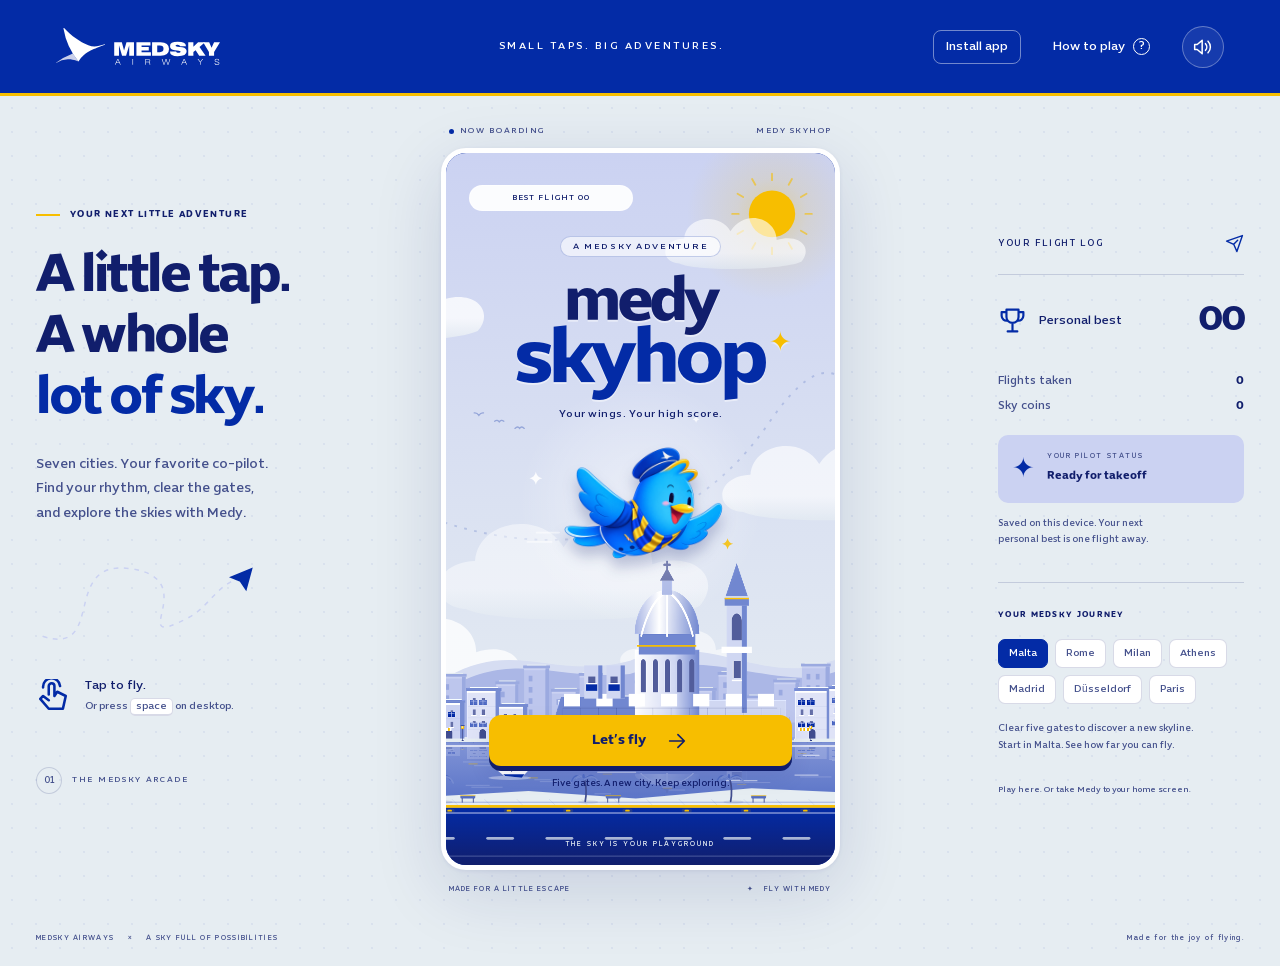
==== index.html @ 9beba1c1 "Narrow openings progressively and expand to eighteen gate patterns" ====
<!doctype html>
<html lang="en">
<head>
  <meta charset="utf-8">
  <meta name="viewport" content="width=device-width, initial-scale=1, viewport-fit=cover">
  <meta name="theme-color" content="#032BA6">
  <meta name="description" content="A little tap. A big adventure. Take Medy through the Medsky skies in this one-tap flying game.">
  <meta name="apple-mobile-web-app-capable" content="yes">
  <meta name="apple-mobile-web-app-title" content="Medy Skyhop">
  <meta name="apple-mobile-web-app-status-bar-style" content="black-translucent">
  <title>Medy Skyhop — A Medsky adventure</title>
  <link rel="icon" href="./assets/app-icon.png">
  <link rel="apple-touch-icon" sizes="180x180" href="./assets/apple-touch-icon.png">
  <link rel="manifest" href="./manifest.webmanifest">
  <link rel="preload" href="./assets/ExpoArabic-Bold.otf" as="font" type="font/otf" crossorigin>
  <link rel="stylesheet" href="./styles.css">
  <link rel="stylesheet" href="./destinations.css">
  <link rel="stylesheet" href="./install.css">
</head>
<body>
  <svg class="symbols" aria-hidden="true" xmlns="http://www.w3.org/2000/svg"><defs>
    <symbol id="i-plane" viewBox="0 0 24 24"><path d="m22 2-7 20-4-9-9-4 20-7ZM11 13l5-5"/></symbol>
    <symbol id="i-arrow" viewBox="0 0 24 24"><path d="M4 12h16m-7-7 7 7-7 7"/></symbol>
    <symbol id="i-sound" viewBox="0 0 24 24"><path d="m11 4-6 5H2v6h3l6 5V4Zm4 4a6 6 0 0 1 0 8m3-11a10 10 0 0 1 0 14"/></symbol>
    <symbol id="i-muted" viewBox="0 0 24 24"><path d="m11 4-6 5H2v6h3l6 5V4Zm5 5 6 6m0-6-6 6"/></symbol>
    <symbol id="i-pause" viewBox="0 0 24 24"><path d="M8 5v14M16 5v14"/></symbol>
    <symbol id="i-trophy" viewBox="0 0 24 24"><path d="M7 3h10v6a5 5 0 0 1-10 0V3Zm0 2H3v3a4 4 0 0 0 5 4m9-7h4v3a4 4 0 0 1-5 4M12 14v6m-4 1h8"/></symbol>
    <symbol id="i-coin" viewBox="0 0 24 24"><circle cx="12" cy="12" r="9"/><path d="m12 7 1.5 3.5L17 12l-3.5 1.5L12 17l-1.5-3.5L7 12l3.5-1.5L12 7Z"/></symbol>
    <symbol id="i-tap" viewBox="0 0 24 24"><path d="M9 11V5a2 2 0 0 1 4 0v7l2-3 6 3-2 9H9l-6-7 2-2 4 3m-4-9a6 6 0 0 1 12-1"/></symbol>
    <symbol id="i-close" viewBox="0 0 24 24"><path d="m6 6 12 12M18 6 6 18"/></symbol>
    <symbol id="i-share" viewBox="0 0 24 24"><path d="M12 16V2m-5 5 5-5 5 5M5 11H3v11h18V11h-2"/></symbol>
    <symbol id="i-home" viewBox="0 0 24 24"><path d="m3 10 9-7 9 7v11h-6v-7H9v7H3V10Z"/></symbol>
  </defs></svg>
  <header class="site-header">
    <a class="brand" href="./" aria-label="Medy Skyhop home"><img src="./assets/medsky-airways-logo-white.svg" alt="Medsky Airways" width="164" height="36"></a>
    <span class="header-caption">SMALL TAPS. BIG ADVENTURES.</span>
    <nav class="header-actions" aria-label="Game options">
      <button id="install-button" class="text-button install-button" aria-haspopup="dialog">Install app</button>
      <button id="help-button" class="text-button">How to play <span class="help-mark">?</span></button>
      <button id="sound-button" class="icon-button" aria-label="Mute sound" aria-pressed="true"><svg><use href="#i-sound"/></svg></button>
    </nav>
  </header>
  <main class="flight-deck">
    <aside class="intro-panel">
      <div class="eyebrow"><span class="little-line"></span> YOUR NEXT LITTLE ADVENTURE</div>
      <h1>A little tap.<br>A whole<br><span>lot of sky.</span></h1>
      <p>Seven cities. Your favorite co-pilot.<br>Find your rhythm, clear the gates,<br>and explore the skies with Medy.</p>
      <div class="flight-path" aria-hidden="true"><svg viewBox="0 0 240 110"><path d="M7 91C76 113 25 7 102 19s-9 88 59 53c24-12 31-36 57-43"/><path class="path-plane" d="m230 19-6 22-6-9-10-4 22-9Z"/></svg></div>
      <div class="controls-note"><svg><use href="#i-tap"/></svg><span>Tap to fly.<br><small>Or press <kbd>space</kbd> on desktop.</small></span></div>
      <div class="edition"><span>01</span> THE MEDSKY ARCADE</div>
    </aside>

    <section class="game-column" aria-label="Medy Skyhop game">
      <div class="frame-label"><span><i></i> NOW BOARDING</span><span>MEDY SKYHOP</span></div>
      <div id="game-stage" class="game-stage" tabindex="0" aria-label="Flight area. Tap, Space or Arrow Up to flap. P to pause.">
        <canvas id="game-canvas" aria-label="Medy flies through blue and gold airport gates"></canvas>
        <div id="hud" class="hud" hidden>
          <div class="hud-score"><small>GATES</small><strong id="score">0</strong><small id="speed-multiplier" class="speed-label">SPEED ×1</small></div>
          <span class="hud-coins"><svg><use href="#i-coin"/></svg><b id="coins">0</b></span>
          <button id="pause-button" class="icon-button" aria-label="Pause flight"><svg><use href="#i-pause"/></svg></button>
        </div>
        <div id="destination-hud" class="destination-hud" hidden>
          <div><span class="destination-caption">NOW FLYING OVER</span><strong id="destination-name">Malta</strong></div>
        </div>
        <div id="ready-screen" class="ready-screen">
          <div class="game-title"><span class="pill">A MEDSKY ADVENTURE</span><h2>medy<span>skyhop<span class="title-star">✦</span></span></h2><p>Your wings. Your high score.</p></div>
          <span id="ready-best" class="ready-best">BEST FLIGHT 00</span>
          <div class="ready-actions">
            <button id="play-button" class="primary-button" disabled><span>Preparing your flight…</span><svg><use href="#i-arrow"/></svg></button>
            <p class="tap-hint">Five gates. A new city. Keep exploring.</p>
          </div>
        </div>
        <div id="pause-screen" class="scrim" hidden>
          <div class="pause-card"><span class="eyebrow">TAKE A BREATHER</span><h2>Holding altitude.</h2><p>Medy will be right here.</p><button id="resume-button" class="primary-button">Keep flying <svg><use href="#i-arrow"/></svg></button><button class="text-button home-button">Back to boarding</button></div>
        </div>
        <div id="over-screen" class="scrim" hidden>
          <div class="boarding-pass"><div class="pass-header"><span>FLIGHT COMPLETE</span><svg><use href="#i-plane"/></svg></div><div class="pass-content"><span id="result-tag" class="result-tag">A LITTLE PRACTICE, A LOT OF SKY</span><h2 id="result-title">One more flight?</h2><p id="result-message">Every great pilot starts with a first flap.</p><div class="result-scores"><div><strong id="result-score">0</strong><span>GATES CLEARED</span></div><div><strong id="result-best">0</strong><span>PERSONAL BEST</span></div></div><div class="coin-receipt"><svg><use href="#i-coin"/></svg><span><b id="result-coins">0</b> sky coins collected</span></div><p id="result-destination" class="result-destination">Flying over Malta</p></div><div class="pass-tear"></div><div class="pass-actions"><button id="retry-button" class="primary-button">Fly again <svg><use href="#i-arrow"/></svg></button><div class="result-secondary"><button id="share-button" class="text-button"><svg><use href="#i-share"/></svg> Share score</button><button class="text-button home-button"><svg><use href="#i-home"/></svg> Home</button></div><p id="share-status" class="share-status" role="status"></p></div></div>
        </div>
        <div id="loading-error" class="scrim" hidden><div class="pause-card"><h2>Flight delayed.</h2><p>The game couldn’t finish loading. Please refresh to try again.</p><button id="reload-button" class="primary-button">Try again</button></div></div>
        <span class="runway-caption" aria-hidden="true">THE SKY IS YOUR PLAYGROUND</span>
      </div>
      <div class="under-frame"><span>MADE FOR A LITTLE ESCAPE</span><span>✦ &nbsp; FLY WITH MEDY</span></div>
    </section>

    <aside class="record-panel">
      <div class="record-heading"><span>YOUR FLIGHT LOG</span><svg><use href="#i-plane"/></svg></div>
      <div class="best-record"><svg><use href="#i-trophy"/></svg><span>Personal best</span><strong id="personal-best">00</strong></div>
      <div class="record-row"><span>Flights taken</span><b id="total-flights">0</b></div>
      <div class="record-row"><span>Sky coins</span><b id="total-coins">0</b></div>
      <div class="rank"><span class="rank-symbol">✦</span><div><small>YOUR PILOT STATUS</small><b id="pilot-rank">Ready for takeoff</b></div></div>
      <p class="saved-note">Saved on this device. Your next<br>personal best is one flight away.</p>
      <div class="route-card"><span class="eyebrow">YOUR MEDSKY JOURNEY</span><ol id="city-list" class="city-list" aria-label="Game destinations"></ol><p>Clear five gates to discover a new skyline.<br>Start in Malta. See how far you can fly.</p></div>
      <span class="just-play">Play here. Or take Medy to your home screen.</span>
    </aside>
  </main>
  <footer class="site-footer"><span>MEDSKY AIRWAYS <i>×</i> A SKY FULL OF POSSIBILITIES</span><span>Made for the joy of flying.</span></footer>
  <dialog id="help-dialog"><button id="close-help" class="icon-button dialog-close" aria-label="Close instructions"><svg><use href="#i-close"/></svg></button><span class="eyebrow">WELCOME ABOARD</span><h2>A tap is all it takes.</h2><p>Tap anywhere in the flight area to give Medy a lift. Keep a steady rhythm to fly through the openings in the blue gates.</p><ul><li><b>Clear a gate</b> to earn one point.</li><li><b>Collect gold coins</b> for your flight log. These are game coins with no cash or loyalty value.</li><li><b>Explore seven destinations:</b> Malta, Rome, Milan, Athens, Madrid, Düsseldorf, and Paris. Start in Malta; every five gates takes you to the next city.</li><li><b>Find your rhythm:</b> fly through tighter openings that narrow as you progress. Every ten gates raises your speed multiplier. Anticipate 18 patterns, including stair climbs, double waves, switchbacks, pulses, and high or low shelves. One collision ends the flight.</li><li><b>On desktop:</b> Space or ↑ to flap. P or Escape to pause.</li></ul><div class="install-note"><b>Keep Medy on your home screen</b><p>On iPhone, use Safari’s Share menu → Add to Home Screen. On Android, open your browser menu → Add to Home screen.</p></div><button id="got-it-button" class="primary-button">Ready for takeoff <svg><use href="#i-arrow"/></svg></button></dialog>
  <div id="announcer" class="sr-only" aria-live="polite"></div>
  <dialog id="install-dialog" aria-labelledby="install-title">
    <button id="close-install" class="icon-button dialog-close" aria-label="Close app installation"><svg><use href="#i-close"/></svg></button>
    <div class="install-heading"><img src="./assets/icon-192.png" alt="" width="64" height="64"><div><span class="eyebrow">READY WHEN YOU ARE</span><h2 id="install-title">Take Medy with you.</h2></div></div>
    <p>Add Medy Skyhop to your home screen and launch it like an app. Share the same game link with your friends.</p>
    <button id="native-install-button" class="primary-button" hidden>Install on this device</button>
    <p id="install-status" class="install-status" role="status"></p>
    <div class="install-method"><h3>iPhone / iPad</h3><ol><li>Open this link in <b>Safari</b>.</li><li>Open the <b>Share</b> menu and choose <b>Add to Home Screen</b>.</li><li>Leave <b>Open as Web App</b> on if shown, then tap <b>Add</b>.</li></ol></div>
    <div class="install-method"><h3>Android</h3><p>Open this link in <b>Chrome</b>. Tap <b>Install on this device</b> above when available, or use Chrome’s menu → <b>Add to home screen</b> → <b>Install</b>.</p></div>
    <p class="install-browser-note">Opened from WhatsApp or another app? Use its menu to open the link in Safari or Chrome first.</p>
    <p id="offline-status" class="offline-status">Preparing offline play. Keep the game open with an internet connection for a moment.</p>
    <button id="done-install" class="text-button install-done">Back to the game <svg><use href="#i-arrow"/></svg></button>
  </dialog>
  <script type="module" src="./app.js"></script>
</body>
</html>
---- styles.css ----
@font-face{font-family:Expo;src:url('./assets/ExpoArabic-Medium.ttf') format('truetype');font-weight:400 500;font-display:swap}@font-face{font-family:Expo;src:url('./assets/ExpoArabic-Bold.otf') format('opentype');font-weight:600 900;font-display:swap}
:root{--blue:#032ba6;--gold:#f7be00;--navy:#111e6c;--pearl:#e6edf2;--airforce:#1135a7;--elegance:#cbd2f2;--white:#fff;--muted:color-mix(in srgb,var(--navy) 76%,var(--pearl));--line:color-mix(in srgb,var(--navy) 16%,transparent);--gold-tint:color-mix(in srgb,var(--gold) 18%,var(--white));font-family:Expo,Arial,sans-serif;color:var(--navy);background:var(--pearl);font-synthesis:none}*{box-sizing:border-box}body{margin:0;background-image:radial-gradient(#1135a710 1px,transparent 1px);background-size:24px 24px}button,a{-webkit-tap-highlight-color:transparent}button{font:inherit;cursor:pointer}button:disabled{cursor:wait;opacity:.65}button:focus-visible,a:focus-visible,[tabindex]:focus-visible{outline:3px solid var(--gold);outline-offset:4px}button svg,svg.icon{width:22px;height:22px}svg use{fill:none;stroke:currentColor;stroke-width:1.8;stroke-linecap:round;stroke-linejoin:round}.symbols{position:absolute;width:0;height:0;overflow:hidden}[hidden]{display:none!important}.site-header{height:96px;margin:0 auto;max-width:1440px;padding:0 56px;display:flex;align-items:center;justify-content:space-between;border-bottom:1px solid #111e6c14}.brand{display:flex}.brand img{width:164px;height:auto}.header-caption{font-size:10px;letter-spacing:2.5px;color:var(--muted);margin-left:70px}.header-actions{display:flex;align-items:center;gap:22px}.text-button{border:0;background:none;color:var(--navy);display:inline-flex;align-items:center;justify-content:center;gap:8px;padding:10px;font-size:12px}.help-mark{display:inline-flex;align-items:center;justify-content:center;border:1.5px solid currentColor;width:17px;height:17px;border-radius:50%;font-size:11px}.icon-button{width:42px;height:42px;border:1px solid var(--line);background:#ffffff9c;display:inline-flex;align-items:center;justify-content:center;color:var(--navy);border-radius:50%;padding:10px;flex-shrink:0}.icon-button:hover{background:var(--pearl)}.flight-deck{display:grid;grid-template-columns:minmax(230px,1fr) auto minmax(230px,1fr);gap:clamp(28px,4vw,64px);align-items:center;max-width:1280px;margin:30px auto 22px;padding:0 36px}.intro-panel{padding-bottom:16px}.eyebrow{font-size:9px;font-weight:700;letter-spacing:1.4px;display:flex;align-items:center;gap:10px}.little-line{width:24px;height:2px;background:var(--gold)}h1{font-size:clamp(40px,4.2vw,62px);line-height:1.13;letter-spacing:-2.5px;margin:28px 0 22px;font-weight:700}h1 span{color:var(--blue)}.intro-panel>p{font-size:13px;line-height:1.9;color:var(--muted);margin:0}.flight-path{width:225px;margin:24px 0 16px}.flight-path svg{width:100%;fill:none;stroke:var(--elegance);stroke-width:1.6;stroke-dasharray:5 6}.flight-path .path-plane{fill:var(--blue);stroke:var(--blue);stroke-dasharray:none}.controls-note{display:flex;align-items:center;gap:15px;font-size:12px;line-height:1.7}.controls-note>svg{width:34px;height:34px;color:var(--blue)}.controls-note small{font-size:10px;color:var(--muted)}kbd{font-family:inherit;border:1px solid var(--line);border-bottom-width:2px;border-radius:5px;background:#fff;padding:1px 5px}.edition{display:flex;align-items:center;gap:10px;font-size:8px;letter-spacing:1.7px;color:var(--muted);margin-top:50px}.edition span{border:1px solid var(--line);border-radius:50%;padding:7px;font-size:9px;letter-spacing:0}.game-column{width:min(420px,calc((100svh - 178px)*.55263158));min-width:300px}.frame-label,.under-frame{display:flex;align-items:center;justify-content:space-between;font-size:8px;letter-spacing:1.5px;padding:0 8px;color:var(--muted)}.frame-label{margin-bottom:12px}.frame-label>span:first-child{display:flex;align-items:center;gap:6px}.frame-label i{width:5px;height:5px;background:var(--blue);border-radius:50%}.under-frame{margin-top:15px;font-size:7px;letter-spacing:1.15px}.game-stage{position:relative;width:100%;aspect-ratio:420/760;border:5px solid #fff;border-radius:25px;overflow:hidden;background:var(--airforce);box-shadow:0 20px 70px #111e6c24,0 1px 4px #111e6c12;touch-action:none;user-select:none;-webkit-user-select:none;container-type:inline-size;outline:none}canvas{display:block;width:100%;height:100%}.ready-screen{position:absolute;inset:0;pointer-events:none}.game-title{position:absolute;top:11.5%;left:0;right:0;text-align:center}.pill{display:inline-block;border:1px solid #1135a723;border-radius:20px;padding:5px 12px 4px;font-size:2.2cqw;letter-spacing:1.7px;color:var(--airforce);background:#ffffff65}.game-title h2{font-size:16cqw;letter-spacing:-1.2cqw;line-height:.83;margin:22px 0 13px;font-weight:700}.game-title h2>span{display:block;font-size:20cqw;letter-spacing:-1.3cqw;color:var(--blue)}.title-star{display:inline-block;font-size:7cqw;color:var(--gold);transform:translate(1.2cqw,-8cqw);margin-right:-4cqw}.game-title p{font-size:2.65cqw;color:var(--muted);letter-spacing:.5px}.ready-actions{position:absolute;top:67%;width:78%;left:11%;pointer-events:auto}.primary-button{width:100%;background:var(--blue);color:#fff;border:0;border-radius:12px;min-height:54px;padding:15px 18px;display:flex;align-items:center;justify-content:center;gap:20px;font-size:14px;font-weight:700;box-shadow:0 5px 0 var(--navy),0 10px 22px #032ba619;transition:transform .15s,background .15s}.primary-button:hover{background:var(--airforce);transform:translateY(-1px)}.primary-button:active{transform:translateY(3px);box-shadow:0 2px 0 var(--navy)}.ready-actions .primary-button{min-height:13cqw;font-size:3.5cqw;padding:3.4cqw 4cqw}.tap-hint{text-align:center;font-size:2.3cqw;color:var(--muted);margin-top:20px}.runway-caption{position:absolute;left:0;right:0;bottom:2.35%;text-align:center;font-size:1.7cqw;letter-spacing:2px;color:#e6edf2bf;pointer-events:none}.hud{position:absolute;top:4%;left:6%;right:6%;display:flex;align-items:center;gap:10px;pointer-events:none}.hud-score{background:#ffffffdf;border:1px solid #fff;box-shadow:0 4px 15px #111e6c12;border-radius:14px;min-width:72px;padding:9px 17px;text-align:center}.hud-score small{display:block;font-size:8px;letter-spacing:1.5px;color:var(--muted)}.hud-score strong{display:block;font-size:32px;line-height:1.1}.hud-coins{display:flex;gap:6px;align-items:center;background:#ffffffbf;border-radius:30px;padding:7px 12px;font-size:16px}.hud-coins svg{width:21px;height:21px;color:var(--gold)}.hud>.icon-button{margin-left:auto;pointer-events:auto;background:#ffffffd9}.scrim{position:absolute;inset:0;display:flex;justify-content:center;align-items:center;background:#111e6c55;backdrop-filter:blur(5px);padding:7%}.boarding-pass{width:100%;background:var(--white);border-radius:18px;overflow:hidden;box-shadow:0 12px 35px #111e6c25}.pass-header{background:var(--navy);color:#fff;display:flex;justify-content:space-between;align-items:center;padding:15px 23px;font-size:2.2cqw;letter-spacing:2px}.pass-header svg{height:20px;width:20px;color:var(--gold)}.pass-content{padding:24px 23px 17px;text-align:center}.result-tag{display:block;font-size:1.9cqw;letter-spacing:1px;color:var(--muted)}.pass-content h2{font-size:6.3cqw;letter-spacing:-.7px;margin:14px 0 8px}.pass-content>p{font-size:2.65cqw;line-height:1.6;color:var(--muted);margin:0 auto;max-width:240px}.result-scores{display:flex;margin:25px 0 19px}.result-scores>div{width:50%}.result-scores>div+div{border-left:1px solid var(--line)}.result-scores strong{font-size:11cqw;line-height:1.1;display:block;color:var(--blue)}.result-scores span{font-size:1.8cqw;letter-spacing:1px;color:var(--muted)}.coin-receipt{display:flex;align-items:center;justify-content:center;gap:8px;background:var(--gold-tint);border-radius:8px;padding:10px;font-size:2.6cqw}.coin-receipt svg{height:20px;width:20px;color:var(--gold)}.pass-tear{border-top:2px dashed var(--line);margin:0 12px;position:relative}.pass-tear:before,.pass-tear:after{content:'';position:absolute;width:20px;height:20px;border-radius:50%;background:var(--pearl);top:-11px;left:-22px}.pass-tear:after{left:auto;right:-22px}.pass-actions{padding:22px}.pass-actions .primary-button{font-size:3.3cqw;min-height:48px}.result-secondary{display:flex;justify-content:space-between;padding-top:12px}.result-secondary .text-button{font-size:2.6cqw;padding:8px 0;color:var(--muted)}.result-secondary svg{width:14px;height:14px}.pause-card{background:#fff;border-radius:18px;padding:32px 25px;text-align:center;width:100%}.pause-card .eyebrow{justify-content:center}.pause-card h2{font-size:6cqw;margin:17px 0 10px}.pause-card p{color:var(--muted);font-size:12px;line-height:1.7;margin-bottom:24px}.pause-card>.text-button{margin-top:14px}.record-panel{max-width:246px;justify-self:end;width:100%;padding-top:10px}.record-heading{display:flex;justify-content:space-between;align-items:center;font-size:9px;letter-spacing:1.7px;padding-bottom:21px;border-bottom:1px solid var(--line)}.record-heading svg{width:19px;height:19px;color:var(--blue)}.best-record{display:flex;align-items:center;gap:12px;padding:24px 0 20px}.best-record>svg{width:29px;height:29px;color:var(--gold)}.best-record>span{font-size:12px}.best-record small{display:block;color:var(--muted);font-size:7px;letter-spacing:1.3px;margin-top:6px}.best-record>strong{font-size:36px;margin-left:auto;letter-spacing:-2px}.record-row{display:flex;justify-content:space-between;margin:12px 0;font-size:11px;color:var(--muted)}.record-row b{color:var(--navy)}.rank{display:flex;gap:12px;align-items:center;background:var(--pearl);border:1px solid var(--line);padding:16px 13px;border-radius:10px;margin-top:22px}.rank-symbol{font-size:27px;color:var(--blue)}.rank small{display:block;font-size:7px;letter-spacing:1.6px;color:var(--muted);margin-bottom:5px}.rank b{font-size:11px}.saved-note{font-size:9px;line-height:1.8;color:var(--muted);margin:13px 0 34px}.how-card{border-top:1px solid var(--line);padding-top:27px}.how-card>.eyebrow{font-size:8px;letter-spacing:1.6px}.how-card ol{padding:0;list-style:none;display:flex;flex-direction:column;gap:20px;margin:22px 0 0}.how-card li{display:flex;gap:13px;align-items:flex-start}.how-card li>span{font-size:8px;background:#fff;border:1px solid var(--line);border-radius:50%;width:25px;height:25px;display:flex;align-items:center;justify-content:center;color:var(--muted);flex-shrink:0}.how-card li b{font-size:11px}.how-card li p{font-size:9px;margin:5px 0 0;color:var(--muted)}.just-play{display:block;font-size:8px;color:var(--muted);margin-top:31px}.site-footer{max-width:1320px;padding:19px 36px 24px;margin:auto;display:flex;justify-content:space-between;color:var(--muted);font-size:7px;letter-spacing:1.3px}.site-footer i{font-style:normal;margin:0 10px}dialog{width:min(440px,calc(100vw - 32px));padding:38px 30px 30px;border:0;border-radius:20px;color:var(--navy);box-shadow:0 24px 100px #111e6c30}dialog::backdrop{background:#111e6c80;backdrop-filter:blur(6px)}.dialog-close{position:absolute;right:12px;top:12px;width:32px;height:32px;padding:7px}dialog h2{font-size:26px;letter-spacing:-.6px;margin:20px 0 14px}dialog p,dialog li{font-size:12px;line-height:1.8;color:var(--muted)}dialog ul{padding-left:17px}dialog li{margin:8px 0}dialog li b{color:var(--navy)}.install-note{background:var(--pearl);border-radius:10px;padding:16px;margin:22px 0}.install-note>b{font-size:12px}.install-note p{font-size:10px;margin:7px 0 0}.sr-only{position:absolute;width:1px;height:1px;padding:0;margin:-1px;overflow:hidden;clip:rect(0,0,0,0);white-space:nowrap;border:0}
@media(min-width:1500px){.flight-deck{margin-top:45px}.game-column{width:420px}}@media(max-width:1100px){.flight-deck{gap:28px;padding:0 28px}.intro-panel h1{font-size:44px}.eyebrow{font-size:7px;letter-spacing:1px}.intro-panel>p{font-size:11px}.header-caption{margin:0;font-size:8px}.record-panel{max-width:220px}.site-header{padding:0 30px}.flight-path{width:180px}.game-column{min-width:295px}.best-record>strong{font-size:30px}}@media(max-width:900px){.flight-deck{grid-template-columns:1fr auto;max-width:760px;gap:50px}.record-panel{display:none}.game-column{width:min(420px,calc((100svh - 178px)*.55263158))}.header-caption{display:none}.intro-panel h1{font-size:48px}.intro-panel .eyebrow{font-size:8px}}
@media(max-width:640px){body{background:var(--navy);min-height:100svh;overflow-x:hidden}.site-header{height:calc(64px + env(safe-area-inset-top,0px));padding:env(safe-area-inset-top,0px) 20px 0;background:var(--white);border:0}.brand img{width:129px}.header-actions{gap:12px}.header-actions .text-button{font-size:10px;padding:6px}.header-actions .icon-button{width:35px;height:35px;padding:8px}.help-mark{display:none}.flight-deck{display:block;margin:0;padding:0;max-width:none}.intro-panel,.record-panel,.frame-label,.under-frame,.site-footer{display:none}.game-column{width:100%;min-width:0;display:flex;justify-content:center;background:var(--airforce)}.game-stage{width:min(100vw,calc((100svh - 64px - env(safe-area-inset-top,0px) - env(safe-area-inset-bottom,0px))*.55263158));min-width:0;max-width:480px;border:0;border-radius:0;box-shadow:none;margin:0 auto}.hud-score{min-width:64px;padding:8px 13px}.hud-score strong{font-size:28px}.hud-score small{font-size:7px}.primary-button{min-height:48px}.game-title{top:10.5%}.game-title h2{margin-top:24px}.ready-actions{top:67%}.pass-content{padding-top:20px}.pass-actions{padding:19px 22px}.pause-card .primary-button{font-size:13px}.tap-hint{margin-top:18px}}@media(max-width:640px) and (max-height:660px){.site-header{height:calc(54px + env(safe-area-inset-top,0px))}.game-stage{width:min(100vw,calc((100svh - 54px - env(safe-area-inset-top,0px) - env(safe-area-inset-bottom,0px))*.55263158))}.pass-content{padding:16px}.result-scores{margin:17px 0 12px}.pass-actions{padding:16px}.result-secondary{padding-top:7px}.pass-header{padding:12px 20px}.ready-actions .primary-button{min-height:40px}.tap-hint{margin-top:13px}}@media(prefers-reduced-motion:reduce){*,*:before,*:after{transition:none!important;scroll-behavior:auto!important}}

.ready-best{position:absolute;top:60.5%;left:0;right:0;text-align:center;font-size:2cqw;letter-spacing:1.1px;color:var(--muted)}

/* Official Medsky palette, verified against medsky.aero on 2026-10-13. */
.site-header{max-width:none;background:var(--blue);border-bottom:3px solid var(--gold)}
.header-caption,.header-actions .text-button{color:var(--white)}
.header-actions .icon-button{color:var(--white);background:#ffffff14;border-color:#ffffff55}
.header-actions .icon-button:hover{background:#ffffff2b}
.primary-button{background:var(--gold);color:var(--navy);box-shadow:0 5px 0 var(--navy),0 10px 22px #111e6c19}
.primary-button:hover{background:color-mix(in srgb,var(--gold) 86%,var(--white))}
.primary-button:focus-visible{outline-color:var(--blue)}
.game-title h2{color:var(--navy);text-shadow:0 2px 0 #ffffff75}
.game-title h2>span{color:var(--blue)}
.title-star{color:var(--gold)}
.game-title .pill{background:#ffffff9c;border-color:#032ba638;color:var(--navy)}
.game-title p{color:var(--navy)}
.ready-best{top:4.5%;left:6%;right:auto;width:42%;padding:7px 4px;border-radius:20px;background:#ffffffeb;color:var(--navy);border:1px solid #ffffff80}
.tap-hint{color:var(--navy)}
.hud-score,.hud-coins,.destination-hud{background:var(--white)}
.hud-coins svg,.coin-receipt svg{color:var(--blue)}
.pass-header{background:var(--blue)}
.coin-receipt{background:var(--gold-tint)}
.best-record>svg{color:var(--blue);fill:#f7be0033}
.rank{background:var(--elegance);border-color:transparent}
.runway-caption{color:var(--pearl)}
@media(max-width:640px){.site-header{background:var(--blue)}.game-column{background:var(--airforce)}}

.share-status{font-size:2.5cqw;line-height:1.5;text-align:center;color:var(--muted);margin:8px 0 0}.share-status:empty{display:none}
.hud-score .speed-label{padding-top:4px;letter-spacing:.4px;color:var(--blue);font-variant-numeric:tabular-nums;white-space:nowrap}
---- destinations.css ----
.ready-actions{top:79%}
.ready-actions .tap-hint{margin-top:16px}
.destination-hud{position:absolute;top:15.5%;left:6%;max-width:60%;border-radius:8px;background:#ffffffe0;padding:6px 9px;pointer-events:none}
.destination-caption{display:block;font-size:1.7cqw;letter-spacing:1px;color:var(--muted)}
.destination-hud strong{display:block;font-size:2.9cqw;margin-top:2px;line-height:1.2}
.route-card{border-top:1px solid var(--line);padding-top:27px}
.route-card>.eyebrow{font-size:8px;letter-spacing:1.3px}
.city-list{display:flex;flex-wrap:wrap;list-style:none;gap:7px;padding:0;margin:19px 0 16px}
.city-list li{font-size:10px;padding:7px 10px;background:#fff;border:1px solid var(--line);border-radius:7px;color:var(--muted)}
.city-list li.current{background:var(--blue);border-color:var(--blue);color:#fff}
.route-card>p{font-size:9px;line-height:1.9;color:var(--muted)}
.pass-content>.result-destination{margin-top:11px;font-size:2.4cqw;color:var(--muted)}
@media(max-width:640px){.ready-actions{top:79%}.ready-actions .tap-hint{margin-top:14px}.pass-content>.result-destination{margin-top:9px}}
@media(max-width:640px) and (max-height:660px){.ready-actions .tap-hint{margin-top:10px}}
.ready-actions .tap-hint{margin-top:3cqw;margin-bottom:0;line-height:1.4}
---- install.css ----
.header-actions .install-button{border:1px solid #ffffff70;border-radius:8px;white-space:nowrap;padding:9px 12px}
.header-actions .install-button:hover{background:#ffffff20}
#install-dialog{width:min(480px,calc(100vw - 24px));max-height:calc(100svh - 32px);overflow-y:auto;overscroll-behavior:contain;padding:34px 26px 20px}
.install-heading{display:flex;align-items:center;gap:14px;margin-top:12px}
.install-heading img{border-radius:14px;flex-shrink:0;border:1px solid var(--line)}
.install-heading h2{font-size:23px;line-height:1.15;margin:9px 0 0}
.install-heading .eyebrow{font-size:8px}
.install-method{background:var(--pearl);border-radius:12px;padding:14px 17px;margin:12px 0}
.install-method h3{font-size:13px;margin:0 0 7px}
.install-method ol{padding-left:18px;margin:0}
.install-method li{margin:3px 0}
.install-method p{margin:0}
.install-browser-note{font-size:11px;color:var(--muted)}
.offline-status{border-left:3px solid var(--gold);padding:4px 12px;font-size:11px}
.install-done{width:100%;margin-top:6px;min-height:44px}
.install-status:empty{display:none}
#native-install-button{margin:18px 0 12px}
@media(max-width:640px){.header-actions{gap:6px}.header-actions .install-button{padding:8px;font-size:10px}.site-header{padding-left:14px;padding-right:14px}.brand img{width:115px}}
@media(max-width:360px){.header-actions{gap:3px}.brand img{width:97px}.site-header{padding-left:10px;padding-right:10px}.header-actions .text-button{font-size:9px}.install-heading h2{font-size:20px}}
@media(display-mode:standalone){#install-button{display:none}}
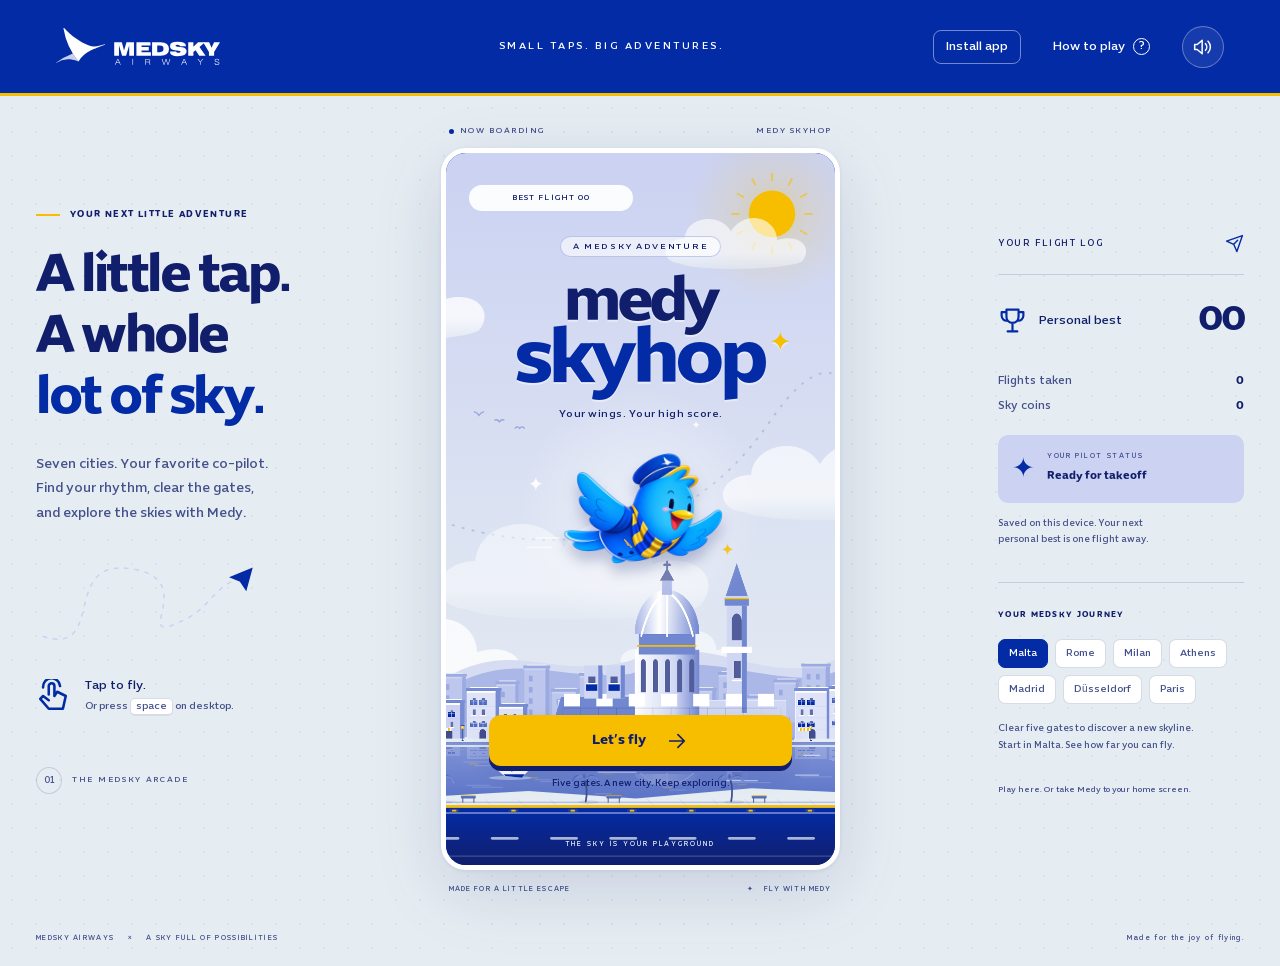
==== commit cb950c17: "Cap flight speed at the twenty-gate pace" ====
--- a/index.html
+++ b/index.html
@@ -94,7 +94,7 @@
     </aside>
   </main>
   <footer class="site-footer"><span>MEDSKY AIRWAYS <i>×</i> A SKY FULL OF POSSIBILITIES</span><span>Made for the joy of flying.</span></footer>
-  <dialog id="help-dialog"><button id="close-help" class="icon-button dialog-close" aria-label="Close instructions"><svg><use href="#i-close"/></svg></button><span class="eyebrow">WELCOME ABOARD</span><h2>A tap is all it takes.</h2><p>Tap anywhere in the flight area to give Medy a lift. Keep a steady rhythm to fly through the openings in the blue gates.</p><ul><li><b>Clear a gate</b> to earn one point.</li><li><b>Collect gold coins</b> for your flight log. These are game coins with no cash or loyalty value.</li><li><b>Explore seven destinations:</b> Malta, Rome, Milan, Athens, Madrid, Düsseldorf, and Paris. Start in Malta; every five gates takes you to the next city.</li><li><b>Find your rhythm:</b> fly through tighter openings that narrow as you progress. Every ten gates raises your speed multiplier. Anticipate 18 patterns, including stair climbs, double waves, switchbacks, pulses, and high or low shelves. One collision ends the flight.</li><li><b>On desktop:</b> Space or ↑ to flap. P or Escape to pause.</li></ul><div class="install-note"><b>Keep Medy on your home screen</b><p>On iPhone, use Safari’s Share menu → Add to Home Screen. On Android, open your browser menu → Add to Home screen.</p></div><button id="got-it-button" class="primary-button">Ready for takeoff <svg><use href="#i-arrow"/></svg></button></dialog>
+  <dialog id="help-dialog"><button id="close-help" class="icon-button dialog-close" aria-label="Close instructions"><svg><use href="#i-close"/></svg></button><span class="eyebrow">WELCOME ABOARD</span><h2>A tap is all it takes.</h2><p>Tap anywhere in the flight area to give Medy a lift. Keep a steady rhythm to fly through the openings in the blue gates.</p><ul><li><b>Clear a gate</b> to earn one point.</li><li><b>Collect gold coins</b> for your flight log. These are game coins with no cash or loyalty value.</li><li><b>Explore seven destinations:</b> Malta, Rome, Milan, Athens, Madrid, Düsseldorf, and Paris. Start in Malta; every five gates takes you to the next city.</li><li><b>Find your rhythm:</b> fly through tighter openings that narrow as you progress. Speed increases at ten and twenty gates, then stays capped at the twenty-gate pace. Anticipate 18 patterns, including stair climbs, double waves, switchbacks, pulses, and high or low shelves. One collision ends the flight.</li><li><b>On desktop:</b> Space or ↑ to flap. P or Escape to pause.</li></ul><div class="install-note"><b>Keep Medy on your home screen</b><p>On iPhone, use Safari’s Share menu → Add to Home Screen. On Android, open your browser menu → Add to Home screen.</p></div><button id="got-it-button" class="primary-button">Ready for takeoff <svg><use href="#i-arrow"/></svg></button></dialog>
   <div id="announcer" class="sr-only" aria-live="polite"></div>
   <dialog id="install-dialog" aria-labelledby="install-title">
     <button id="close-install" class="icon-button dialog-close" aria-label="Close app installation"><svg><use href="#i-close"/></svg></button>
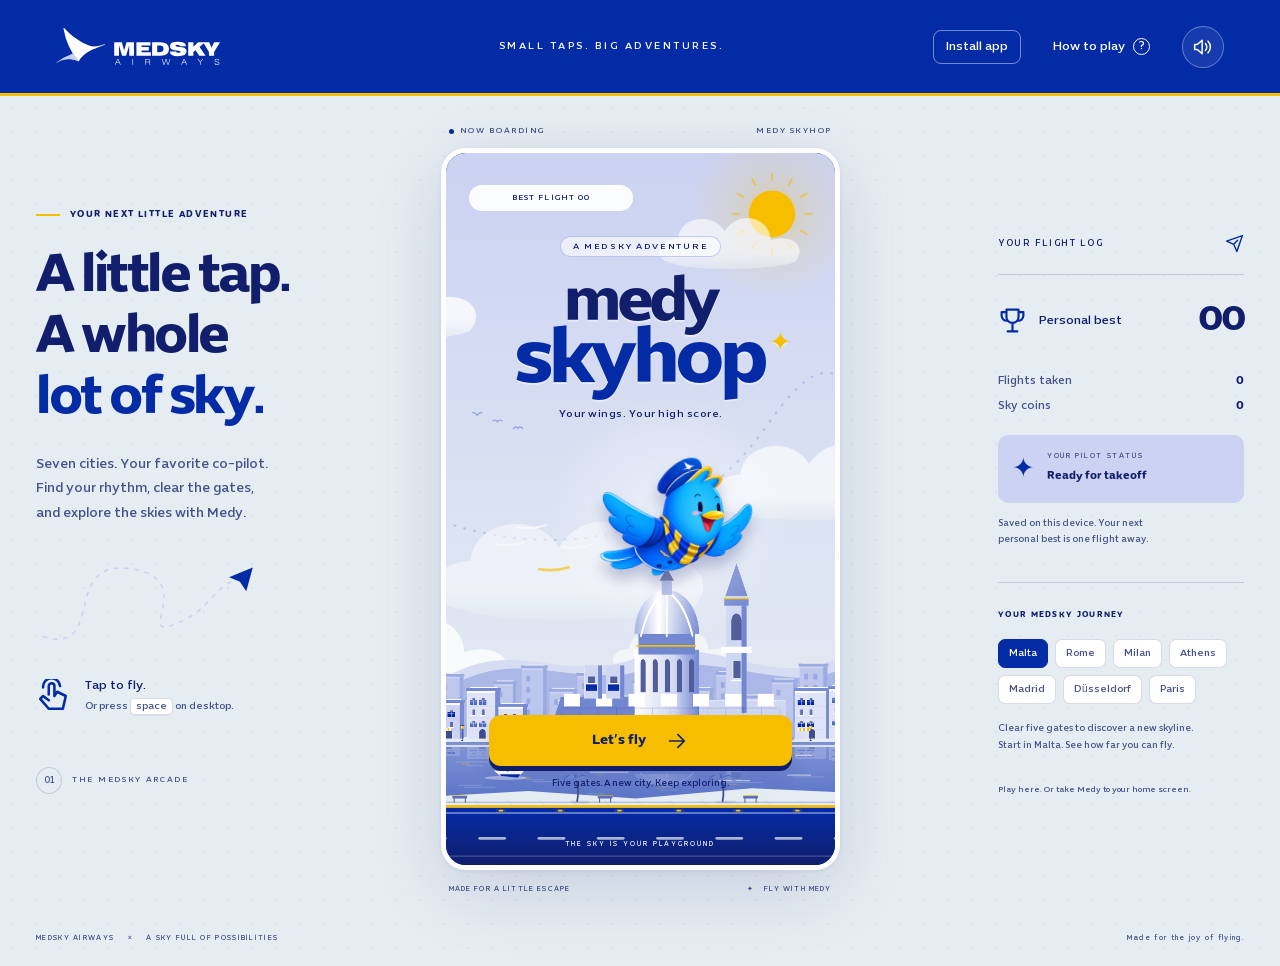
==== commit 4983c0f1: "Animate Medy's home flight and add a local expo leaderboard" ====
--- a/index.html
+++ b/index.html
@@ -16,6 +16,7 @@
   <link rel="stylesheet" href="./styles.css">
   <link rel="stylesheet" href="./destinations.css">
   <link rel="stylesheet" href="./install.css">
+  <link rel="stylesheet" href="./expo.css">
 </head>
 <body>
   <svg class="symbols" aria-hidden="true" xmlns="http://www.w3.org/2000/svg"><defs>
--- a/expo.css
+++ b/expo.css
@@ -0,0 +1,40 @@
+body[data-expo] .intro-panel,body[data-expo] .record-panel,body[data-expo] .frame-label,body[data-expo] .under-frame,body[data-expo] .site-footer,body[data-expo] #install-button{display:none!important}
+body[data-expo]{background:var(--airforce);min-height:100svh}
+body[data-expo] .site-header{height:80px;padding:0 24px;background:var(--blue);max-width:none}
+body[data-expo] .header-actions{gap:16px}
+body[data-expo] .header-actions .text-button{min-height:48px;font-size:14px}
+body[data-expo] .flight-deck{display:block;padding:0;margin:0;max-width:none}
+body[data-expo] .game-column{display:flex;justify-content:center;width:100%;min-width:0}
+body[data-expo] .game-stage{width:min(100vw,calc((100svh - 80px)*.55263158));max-width:none;border:0;border-radius:0;box-shadow:none;margin:0}
+body[data-expo] .ready-best{width:60%;left:20%;font-size:2.1cqw}
+body[data-expo] .ready-actions{top:67%}
+body[data-expo] .tap-hint{font-size:2.4cqw}
+.expo-ready-board{margin-top:8px;color:var(--navy);min-height:44px;font-size:3cqw}
+.expo-player-badge{position:absolute;left:50%;top:14%;transform:translateX(-50%);max-width:85%;padding:7px 12px;border-radius:24px;background:#fffffff0;color:var(--navy);font-size:2.6cqw;text-align:center;overflow-wrap:anywhere;pointer-events:none}
+.expo-player-badge[hidden]{display:none}
+.game-stage[data-state=over] .expo-player-badge{display:none}
+.expo-result{font-size:2.8cqw!important;line-height:1.6;text-align:center;background:var(--pearl);border-radius:8px;padding:10px;color:var(--navy)!important;overflow-wrap:anywhere}
+.expo-result:empty{display:none}
+body[data-expo] .pass-content>p{max-width:none;width:90%;font-size:2.8cqw;line-height:1.6}
+body[data-expo] .pass-content>.expo-result{width:100%;box-sizing:border-box}
+body[data-expo] .result-secondary .home-button{font-size:3.4cqw;min-height:48px;color:var(--blue)}
+body[data-expo] .result-secondary{justify-content:center}
+.expo-dialog{width:min(620px,calc(100vw - 32px));max-height:90svh;overflow:auto;padding:40px 32px 24px}
+.expo-dialog h2{font-size:clamp(26px,4vw,38px)}
+.expo-dialog p,.expo-dialog label,.expo-dialog td,.expo-dialog th{font-size:clamp(14px,1.8vw,19px)}
+.expo-dialog label{display:block;font-weight:bold;margin:24px 0 10px}
+.expo-dialog input{width:100%;font:inherit;font-size:24px;min-height:60px;border:2px solid var(--blue);border-radius:12px;padding:12px;color:var(--navy);background:white;box-sizing:border-box}
+.expo-dialog .primary-button{min-height:56px;font-size:18px;width:100%;margin-top:16px}
+.expo-dialog .text-button{min-height:48px;display:block;margin:12px auto 0;font-size:16px}
+.expo-dialog .dialog-close{font-size:28px}
+.expo-dialog .expo-form-note{font-size:13px;line-height:1.7}
+.expo-dialog .expo-error,.expo-error{color:#9b241b!important;font-weight:bold}
+.expo-event{color:var(--blue)!important;font-size:13px!important}
+.expo-table-wrap{max-height:42svh;overflow:auto;border:1px solid var(--line);border-radius:12px;margin:20px 0}
+.expo-table-wrap table{width:100%;border-collapse:collapse;text-align:left}
+.expo-table-wrap th{position:sticky;top:0;background:var(--blue);color:white;padding:16px 12px;font-size:13px}
+.expo-table-wrap td{padding:16px 12px;border-bottom:1px solid var(--line);overflow-wrap:anywhere;max-width:240px}
+.expo-table-wrap td:last-child,.expo-table-wrap th:last-child{text-align:right;font-weight:bold}
+.expo-table-wrap .expo-leader{background:var(--gold-tint);color:var(--navy);font-weight:bold}
+#expo-empty{padding:12px 20px}
+@media(max-width:640px){body[data-expo] .site-header{height:64px;padding:0 12px}body[data-expo] .brand img{width:110px}body[data-expo] .header-actions{gap:6px}body[data-expo] .header-actions .text-button{font-size:11px}body[data-expo] .game-stage{width:min(100vw,calc((100svh - 64px)*.55263158))}.expo-dialog{padding:32px 22px 20px}}
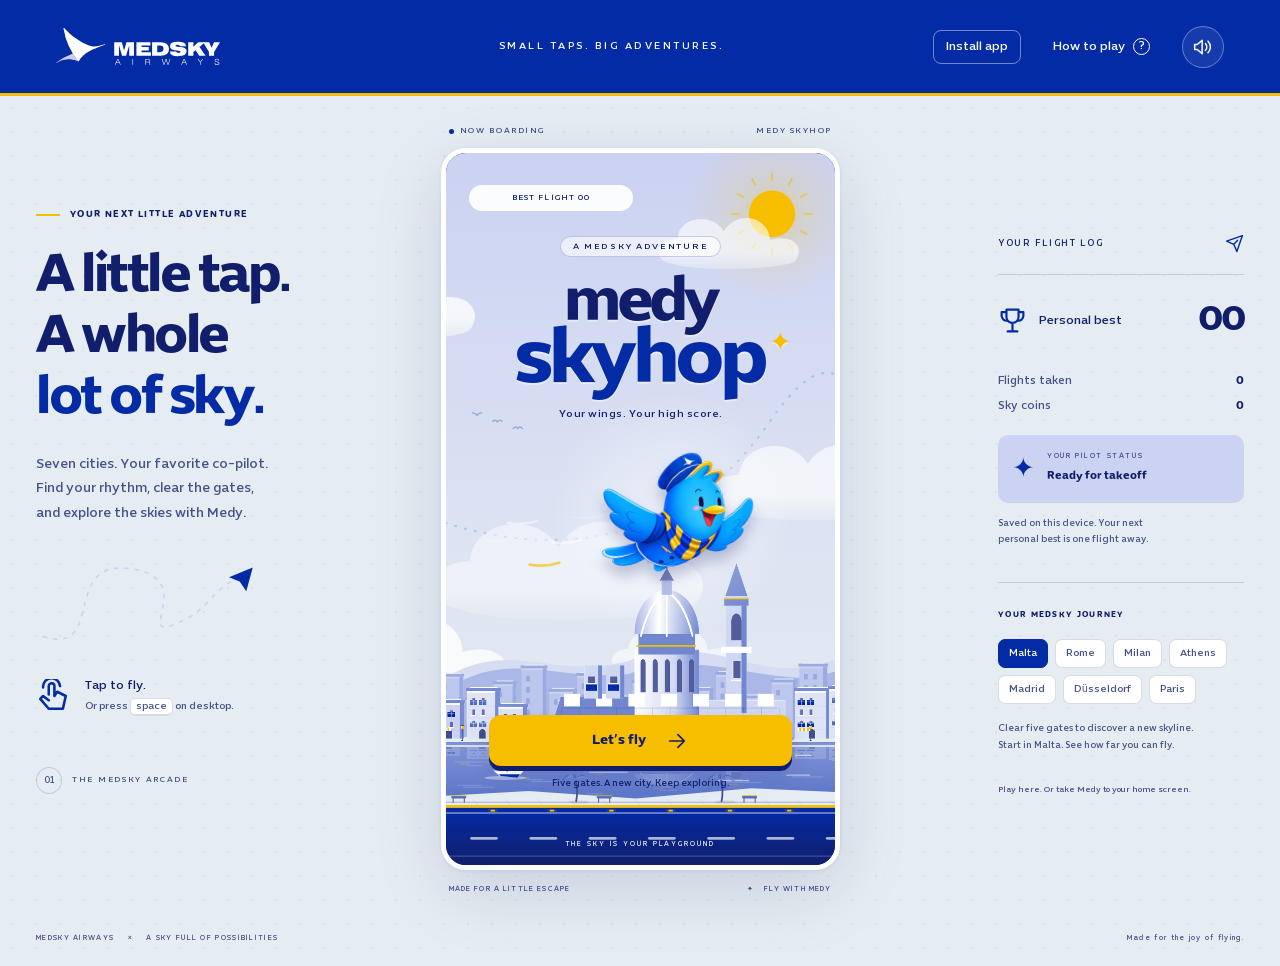
==== commit c0999e29: "Remove Expo mode and retain the requested home flight animation" ====
--- a/index.html
+++ b/index.html
@@ -16,7 +16,6 @@
   <link rel="stylesheet" href="./styles.css">
   <link rel="stylesheet" href="./destinations.css">
   <link rel="stylesheet" href="./install.css">
-  <link rel="stylesheet" href="./expo.css">
 </head>
 <body>
   <svg class="symbols" aria-hidden="true" xmlns="http://www.w3.org/2000/svg"><defs>
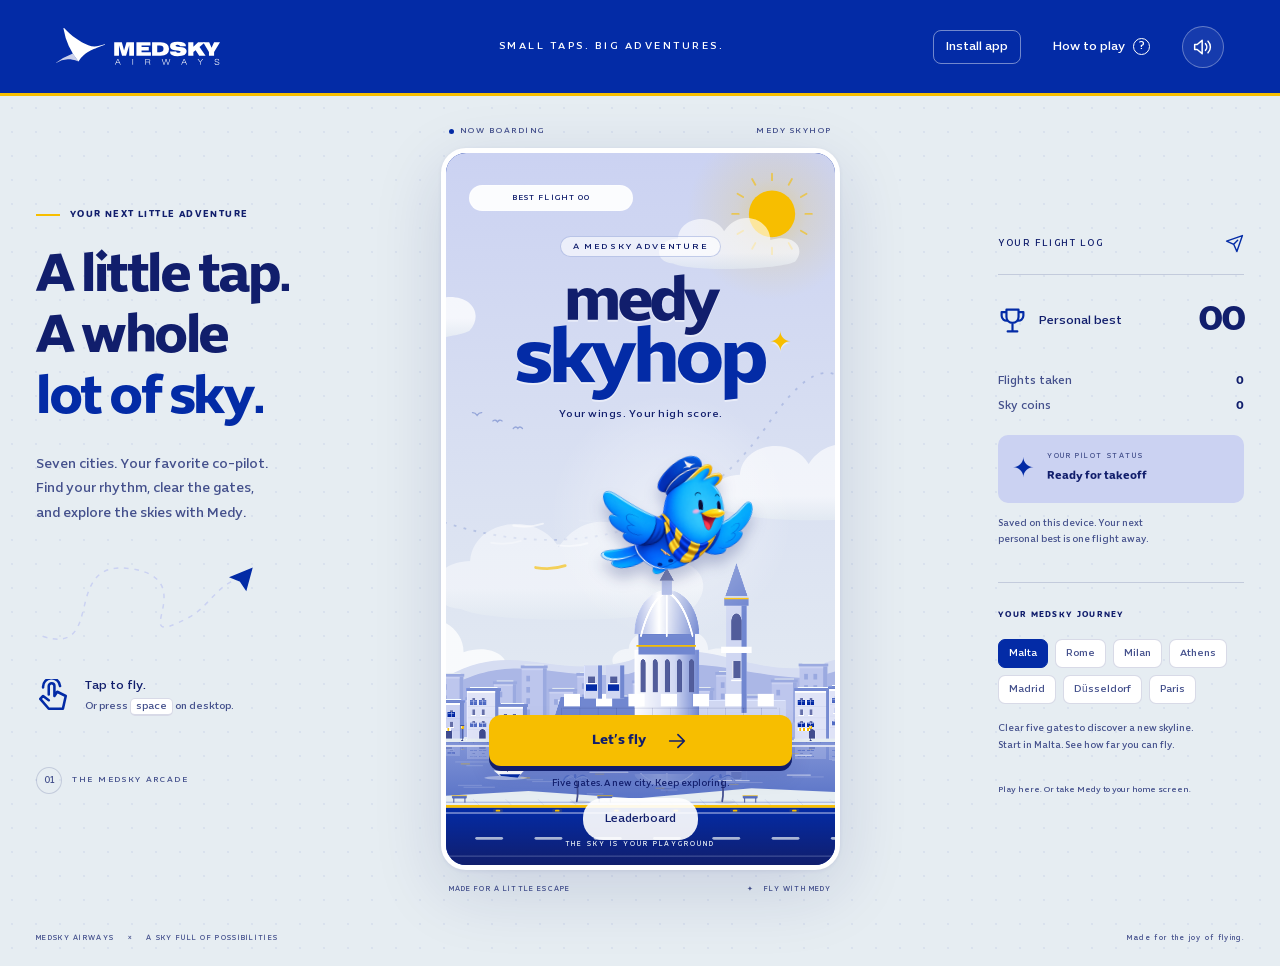
==== commit 6d6b0049: "Add player names and rankings directly to the normal game" ====
--- a/index.html
+++ b/index.html
@@ -16,6 +16,7 @@
   <link rel="stylesheet" href="./styles.css">
   <link rel="stylesheet" href="./destinations.css">
   <link rel="stylesheet" href="./install.css">
+  <link rel="stylesheet" href="./leaderboard.css">
 </head>
 <body>
   <svg class="symbols" aria-hidden="true" xmlns="http://www.w3.org/2000/svg"><defs>
@@ -68,6 +69,7 @@
           <div class="ready-actions">
             <button id="play-button" class="primary-button" disabled><span>Preparing your flight…</span><svg><use href="#i-arrow"/></svg></button>
             <p class="tap-hint">Five gates. A new city. Keep exploring.</p>
+            <button id="leaderboard-button" class="text-button open-leaderboard">Leaderboard</button>
           </div>
         </div>
         <div id="pause-screen" class="scrim" hidden>
@@ -78,6 +80,7 @@
         </div>
         <div id="loading-error" class="scrim" hidden><div class="pause-card"><h2>Flight delayed.</h2><p>The game couldn’t finish loading. Please refresh to try again.</p><button id="reload-button" class="primary-button">Try again</button></div></div>
         <span class="runway-caption" aria-hidden="true">THE SKY IS YOUR PLAYGROUND</span>
+        <span id="player-badge" class="player-badge" hidden></span>
       </div>
       <div class="under-frame"><span>MADE FOR A LITTLE ESCAPE</span><span>✦ &nbsp; FLY WITH MEDY</span></div>
     </section>
@@ -108,6 +111,26 @@
     <p id="offline-status" class="offline-status">Preparing offline play. Keep the game open with an internet connection for a moment.</p>
     <button id="done-install" class="text-button install-done">Back to the game <svg><use href="#i-arrow"/></svg></button>
   </dialog>
+  <dialog id="player-dialog" class="ranking-dialog" aria-labelledby="player-title">
+    <form id="player-form">
+      <span class="eyebrow">YOUR NEXT FLIGHT</span>
+      <h2 id="player-title">What’s your name?</h2>
+      <label for="player-name">Your name</label>
+      <input id="player-name" name="player" placeholder="Type your name" maxlength="24" required autocomplete="off" dir="auto">
+      <p>Use the same name each time to keep your best score.</p>
+      <p id="player-error" class="ranking-error" role="status"></p>
+      <button class="primary-button" type="submit">Let’s fly <svg><use href="#i-arrow"/></svg></button>
+      <button id="cancel-player" class="text-button cancel-player" type="button">Back</button>
+    </form>
+  </dialog>
+  <dialog id="leaderboard-dialog" class="ranking-dialog" aria-labelledby="leaderboard-title">
+    <button id="close-leaderboard" class="icon-button dialog-close" aria-label="Close leaderboard"><svg><use href="#i-close"/></svg></button>
+    <span class="eyebrow">THE HIGHEST FLYERS</span>
+    <h2 id="leaderboard-title">Leaderboard</h2>
+    <div class="leaderboard-table"><table><thead><tr><th scope="col">Rank</th><th scope="col">Player</th><th scope="col">Gates</th></tr></thead><tbody id="leaderboard-rows"></tbody></table><p id="leaderboard-empty">Be the first name on the board.</p></div>
+    <p id="leaderboard-status" role="status"></p>
+    <button id="leaderboard-done" class="primary-button">Back to the game</button>
+  </dialog>
   <script type="module" src="./app.js"></script>
 </body>
 </html>
--- a/leaderboard.css
+++ b/leaderboard.css
@@ -0,0 +1,21 @@
+.ready-actions .open-leaderboard{display:flex;justify-content:center;margin:8px auto 0;min-height:42px;font-size:2.9cqw;color:var(--navy);pointer-events:auto;background:#ffffffe8;border-radius:20px;padding:8px 22px}
+.ranking-dialog{width:min(480px,calc(100vw - 32px));max-height:88svh;overflow:auto}
+.ranking-dialog label{display:block;font-size:14px;font-weight:bold;margin:24px 0 10px}
+.ranking-dialog input{width:100%;min-height:54px;border:2px solid var(--blue);border-radius:10px;padding:12px;font:inherit;font-size:20px;color:var(--navy);background:white}
+.ranking-dialog input:focus{outline:3px solid var(--gold);outline-offset:2px}
+.ranking-dialog .primary-button{width:100%;min-height:50px;margin-top:18px;font-size:16px}
+.ranking-dialog .cancel-player{display:flex;min-height:44px;margin:12px auto 0}
+.ranking-error{color:#9b241b!important}
+#player-error:empty{display:none}
+.leaderboard-table{max-height:46svh;overflow:auto;border:1px solid var(--line);border-radius:10px;margin:20px 0}
+.leaderboard-table table{width:100%;border-collapse:collapse;text-align:left}
+.leaderboard-table th{position:sticky;top:0;padding:12px;background:var(--blue);color:white;font-size:12px}
+.leaderboard-table td{padding:14px 12px;border-bottom:1px solid var(--line);font-size:15px;overflow-wrap:anywhere;max-width:220px}
+.leaderboard-table td:last-child,.leaderboard-table th:last-child{text-align:right;font-weight:bold}
+.leaderboard-first{background:var(--gold-tint);color:var(--navy);font-weight:bold}
+#leaderboard-empty{padding:8px 16px}
+.player-badge{position:absolute;top:14%;left:50%;transform:translateX(-50%);max-width:80%;border-radius:18px;background:#fffffff0;color:var(--navy);padding:6px 14px;font-size:2.6cqw;overflow-wrap:anywhere;text-align:center;pointer-events:none}
+.game-stage[data-state=over] .player-badge{display:none}
+.pass-content>.player-result{max-width:none;width:100%;font-size:3cqw;color:var(--blue);margin:10px 0 0;overflow-wrap:anywhere;line-height:1.5}
+.player-result:empty{display:none}
+.result-secondary .open-leaderboard{font-size:2.5cqw;min-height:40px}
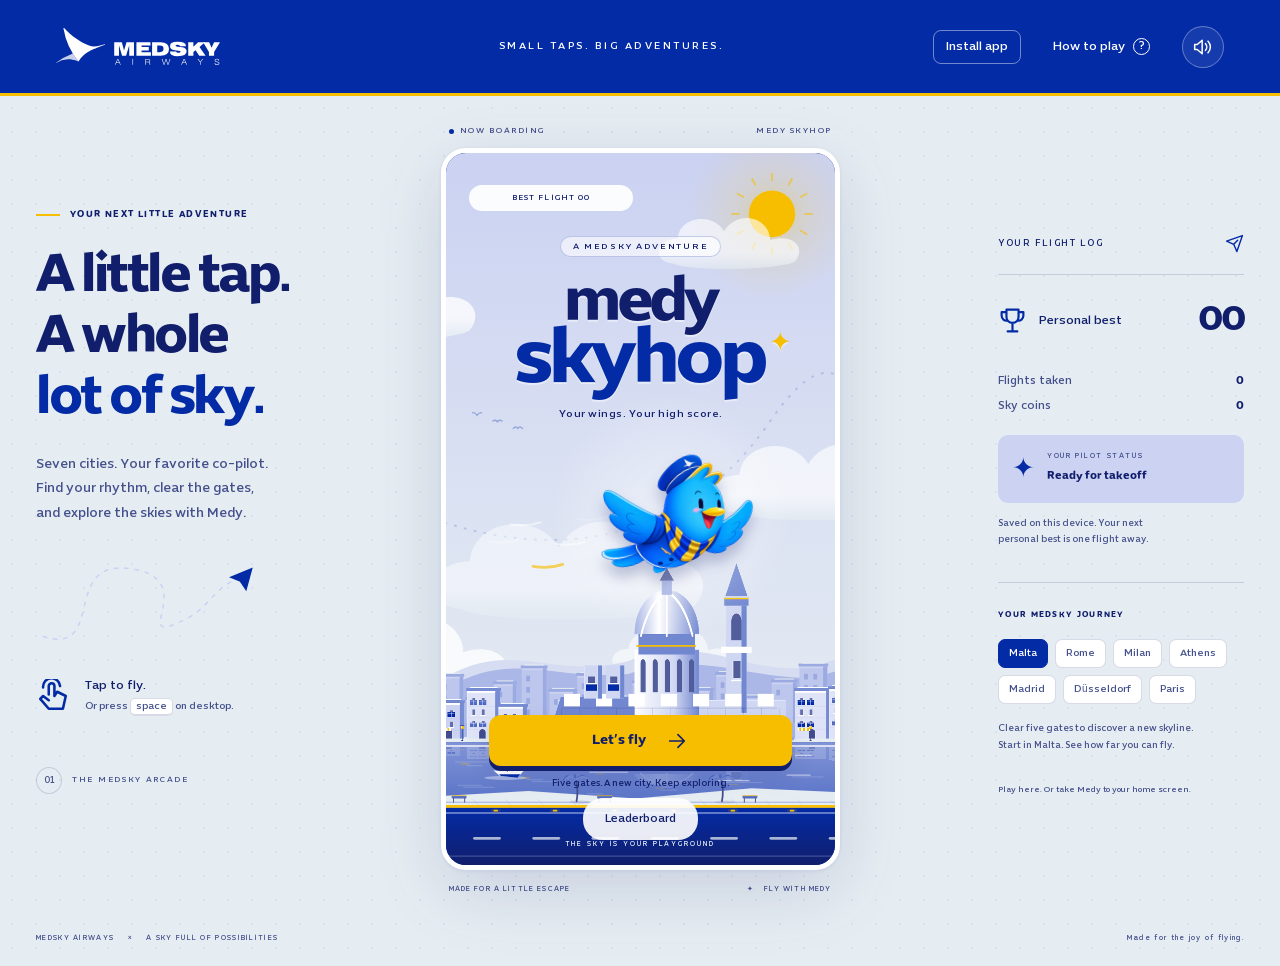
==== commit f15037d3: "Fit the game and touch controls to large portrait displays" ====
--- a/index.html
+++ b/index.html
@@ -17,6 +17,7 @@
   <link rel="stylesheet" href="./destinations.css">
   <link rel="stylesheet" href="./install.css">
   <link rel="stylesheet" href="./leaderboard.css">
+  <link rel="stylesheet" href="./portrait.css">
 </head>
 <body>
   <svg class="symbols" aria-hidden="true" xmlns="http://www.w3.org/2000/svg"><defs>
--- a/portrait.css
+++ b/portrait.css
@@ -0,0 +1,82 @@
+/* Large portrait screens use the same game, fitted to the available display. */
+@media (min-width: 641px) and (orientation: portrait) {
+  :root {
+    --portrait-unit: clamp(1px, .16vw, 3px);
+    --portrait-header: calc(64 * var(--portrait-unit) + env(safe-area-inset-top, 0px));
+  }
+  body { background: var(--navy); min-height: 100svh; }
+  .site-header {
+    height: var(--portrait-header);
+    padding: env(safe-area-inset-top, 0px) calc(20 * var(--portrait-unit)) 0;
+  }
+  .brand img { width: calc(129 * var(--portrait-unit)); }
+  .header-caption, .intro-panel, .record-panel, .frame-label, .under-frame, .site-footer { display: none; }
+  .header-actions { gap: calc(12 * var(--portrait-unit)); }
+  .header-actions .text-button { font-size: calc(12 * var(--portrait-unit)); padding: calc(8 * var(--portrait-unit)); }
+  .header-actions .icon-button { width: calc(42 * var(--portrait-unit)); height: calc(42 * var(--portrait-unit)); padding: calc(10 * var(--portrait-unit)); }
+  .header-actions svg { width: 100%; height: 100%; }
+  .help-mark { display: none; }
+  .flight-deck { display: block; margin: 0; padding: 0; max-width: none; }
+  .game-column {
+    width: 100%; min-width: 0; display: flex; align-items: center; justify-content: center;
+    min-height: calc(100svh - var(--portrait-header) - env(safe-area-inset-bottom, 0px));
+    background: var(--airforce);
+  }
+  .game-stage {
+    width: min(100vw, calc((100svh - var(--portrait-header) - env(safe-area-inset-bottom, 0px)) * .55263158));
+    min-width: 0; max-width: none; border: 0; border-radius: 0; box-shadow: none; margin: 0;
+  }
+  .game-title h2 { margin: 5.2cqw 0 3.1cqw; }
+  .game-title .pill { padding: 1.2cqw 2.9cqw; border-radius: 5cqw; }
+  .ready-best { padding: 1.7cqw 1cqw; border-radius: 5cqw; }
+  .primary-button { border-radius: 3cqw; }
+  .ready-actions .primary-button svg { width: 5.2cqw; height: 5.2cqw; }
+  .ready-actions .open-leaderboard { margin-top: 1.9cqw; padding: 1.9cqw 5.2cqw; min-height: 10cqw; border-radius: 5cqw; }
+  .hud { gap: 2.4cqw; }
+  .hud-score { min-width: 17cqw; padding: 2.1cqw 4cqw; border-radius: 3.3cqw; }
+  .hud-score strong { font-size: 7.6cqw; }
+  .hud-score small { font-size: 1.9cqw; }
+  .hud-score .speed-label { padding-top: 1cqw; }
+  .hud-coins { gap: 1.4cqw; border-radius: 7cqw; padding: 1.7cqw 2.9cqw; font-size: 3.8cqw; }
+  .hud-coins svg { width: 5cqw; height: 5cqw; }
+  .hud > .icon-button { width: 10cqw; height: 10cqw; padding: 2.4cqw; }
+  .hud > .icon-button svg { width: 100%; height: 100%; }
+  .destination-hud { border-radius: 1.9cqw; padding: 1.4cqw 2.1cqw; }
+  .player-badge { padding: 1.4cqw 3.3cqw; border-radius: 4.3cqw; }
+  .boarding-pass, .pause-card { border-radius: 4.3cqw; }
+  .pass-header { padding: 3.6cqw 5.5cqw; }
+  .pass-header svg, .coin-receipt svg { width: 4.8cqw; height: 4.8cqw; }
+  .pass-content { padding: 5.7cqw 5.5cqw 4cqw; }
+  .pass-content h2 { margin: 3.3cqw 0 1.9cqw; }
+  .pass-content > p { max-width: 58cqw; }
+  .result-scores { margin: 6cqw 0 4.5cqw; }
+  .coin-receipt { gap: 1.9cqw; border-radius: 1.9cqw; padding: 2.4cqw; }
+  .pass-content > .player-result { margin: 2.4cqw 0 0; }
+  .pass-content > .result-destination { margin-top: 2.6cqw; }
+  .pass-actions { padding: 5.2cqw; }
+  .pass-actions .primary-button { min-height: 11.4cqw; padding: 3.6cqw 4.3cqw; }
+  .pass-actions .primary-button svg { width: 5.2cqw; height: 5.2cqw; }
+  .result-secondary { padding-top: 2.9cqw; }
+  .result-secondary .text-button { min-height: 10cqw; padding: 1.9cqw 0; gap: 1.9cqw; }
+  .result-secondary svg { width: 3.3cqw; height: 3.3cqw; }
+  .pause-card { padding: 7.6cqw 6cqw; }
+  .pause-card .eyebrow { font-size: 2.1cqw; }
+  .pause-card p { font-size: 2.9cqw; margin-bottom: 5.7cqw; }
+  .pause-card .primary-button, .pause-card > .text-button { font-size: 3.3cqw; min-height: 12cqw; padding: 3cqw; }
+  dialog, #install-dialog, .ranking-dialog {
+    width: min(88vw, calc(480 * var(--portrait-unit)));
+    max-height: 88svh; overflow: auto; padding: calc(38 * var(--portrait-unit)) calc(30 * var(--portrait-unit));
+    border-radius: calc(20 * var(--portrait-unit));
+  }
+  dialog h2, .install-heading h2 { font-size: calc(26 * var(--portrait-unit)); }
+  dialog p, dialog li, .install-browser-note, .offline-status { font-size: calc(14 * var(--portrait-unit)); }
+  dialog .eyebrow, .install-heading .eyebrow { font-size: calc(10 * var(--portrait-unit)); }
+  dialog .primary-button, dialog .text-button { font-size: calc(16 * var(--portrait-unit)); min-height: calc(50 * var(--portrait-unit)); border-radius: calc(12 * var(--portrait-unit)); }
+  dialog .dialog-close { width: calc(40 * var(--portrait-unit)); height: calc(40 * var(--portrait-unit)); }
+  dialog .dialog-close svg { width: 100%; height: 100%; }
+  .ranking-dialog label { font-size: calc(16 * var(--portrait-unit)); }
+  .ranking-dialog input { font-size: calc(24 * var(--portrait-unit)); min-height: calc(58 * var(--portrait-unit)); padding: calc(12 * var(--portrait-unit)); }
+  .leaderboard-table th { font-size: calc(14 * var(--portrait-unit)); padding: calc(12 * var(--portrait-unit)); }
+  .leaderboard-table td { font-size: calc(20 * var(--portrait-unit)); padding: calc(14 * var(--portrait-unit)); max-width: none; }
+  .install-method h3 { font-size: calc(18 * var(--portrait-unit)); }
+}
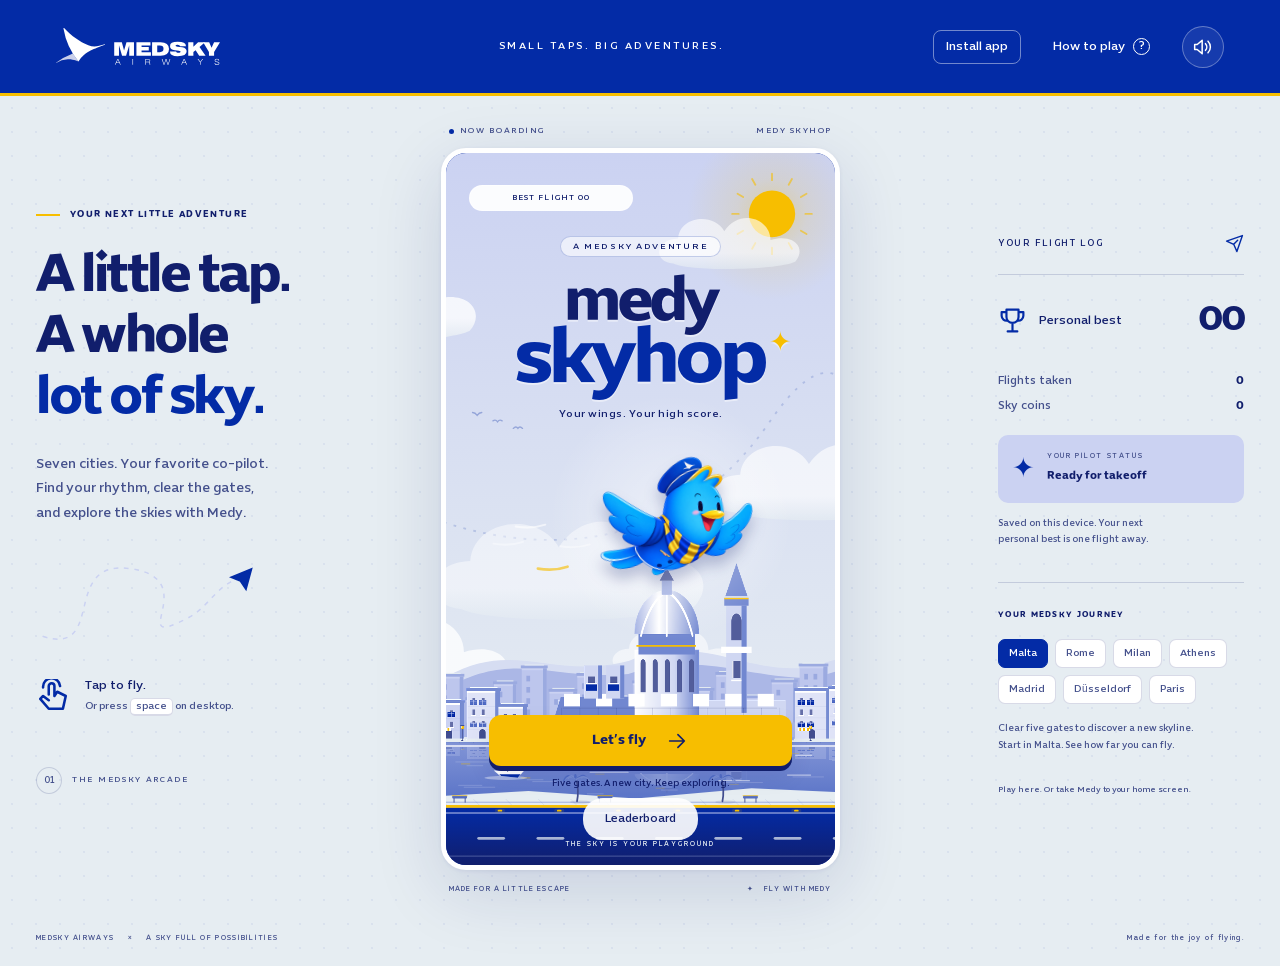
==== commit d1e8764d: "Add QR phone entry and shared online leaderboard with lightweight display" ====
--- a/index.html
+++ b/index.html
@@ -109,16 +109,16 @@
     <div class="install-method"><h3>iPhone / iPad</h3><ol><li>Open this link in <b>Safari</b>.</li><li>Open the <b>Share</b> menu and choose <b>Add to Home Screen</b>.</li><li>Leave <b>Open as Web App</b> on if shown, then tap <b>Add</b>.</li></ol></div>
     <div class="install-method"><h3>Android</h3><p>Open this link in <b>Chrome</b>. Tap <b>Install on this device</b> above when available, or use Chrome’s menu → <b>Add to home screen</b> → <b>Install</b>.</p></div>
     <p class="install-browser-note">Opened from WhatsApp or another app? Use its menu to open the link in Safari or Chrome first.</p>
-    <p id="offline-status" class="offline-status">Preparing offline play. Keep the game open with an internet connection for a moment.</p>
+    <p id="offline-status" class="offline-status">Saving game files. Keep an internet connection to play and share your scores.</p>
     <button id="done-install" class="text-button install-done">Back to the game <svg><use href="#i-arrow"/></svg></button>
   </dialog>
   <dialog id="player-dialog" class="ranking-dialog" aria-labelledby="player-title">
     <form id="player-form">
       <span class="eyebrow">YOUR NEXT FLIGHT</span>
       <h2 id="player-title">What’s your name?</h2>
-      <label for="player-name">Your name</label>
+      <label for="player-name">Your name or nickname</label>
       <input id="player-name" name="player" placeholder="Type your name" maxlength="24" required autocomplete="off" dir="auto">
-      <p>Use the same name each time to keep your best score.</p>
+      <p>Your nickname and score appear on the shared leaderboard. Play again on this browser to keep your player identity.</p>
       <p id="player-error" class="ranking-error" role="status"></p>
       <button class="primary-button" type="submit">Let’s fly <svg><use href="#i-arrow"/></svg></button>
       <button id="cancel-player" class="text-button cancel-player" type="button">Back</button>
--- a/portrait.css
+++ b/portrait.css
@@ -1,10 +1,12 @@
 /* Large portrait screens use the same game, fitted to the available display. */
 @media (min-width: 641px) and (orientation: portrait) {
   :root {
+    /* Older Android WebViews do not understand svh. Keep a valid fallback. */
+    --portrait-viewport-height: 100vh;
     --portrait-unit: clamp(1px, .16vw, 3px);
     --portrait-header: calc(64 * var(--portrait-unit) + env(safe-area-inset-top, 0px));
   }
-  body { background: var(--navy); min-height: 100svh; }
+  body { background: var(--navy); min-height: var(--portrait-viewport-height); }
   .site-header {
     height: var(--portrait-header);
     padding: env(safe-area-inset-top, 0px) calc(20 * var(--portrait-unit)) 0;
@@ -19,12 +21,13 @@
   .flight-deck { display: block; margin: 0; padding: 0; max-width: none; }
   .game-column {
     width: 100%; min-width: 0; display: flex; align-items: center; justify-content: center;
-    min-height: calc(100svh - var(--portrait-header) - env(safe-area-inset-bottom, 0px));
+    min-height: calc(var(--portrait-viewport-height) - var(--portrait-header) - env(safe-area-inset-bottom, 0px));
     background: var(--airforce);
   }
   .game-stage {
-    width: min(100vw, calc((100svh - var(--portrait-header) - env(safe-area-inset-bottom, 0px)) * .55263158));
-    min-width: 0; max-width: none; border: 0; border-radius: 0; box-shadow: none; margin: 0;
+    width: min(100vw, calc((var(--portrait-viewport-height) - var(--portrait-header) - env(safe-area-inset-bottom, 0px)) * .55263158));
+    height: min(calc(100vw * 1.80952381), calc(var(--portrait-viewport-height) - var(--portrait-header) - env(safe-area-inset-bottom, 0px)));
+    flex: none; min-width: 0; max-width: none; border: 0; border-radius: 0; box-shadow: none; margin: 0;
   }
   .game-title h2 { margin: 5.2cqw 0 3.1cqw; }
   .game-title .pill { padding: 1.2cqw 2.9cqw; border-radius: 5cqw; }
@@ -65,7 +68,7 @@
   .pause-card .primary-button, .pause-card > .text-button { font-size: 3.3cqw; min-height: 12cqw; padding: 3cqw; }
   dialog, #install-dialog, .ranking-dialog {
     width: min(88vw, calc(480 * var(--portrait-unit)));
-    max-height: 88svh; overflow: auto; padding: calc(38 * var(--portrait-unit)) calc(30 * var(--portrait-unit));
+    max-height: calc(var(--portrait-viewport-height) * .88); overflow: auto; padding: calc(38 * var(--portrait-unit)) calc(30 * var(--portrait-unit));
     border-radius: calc(20 * var(--portrait-unit));
   }
   dialog h2, .install-heading h2 { font-size: calc(26 * var(--portrait-unit)); }
@@ -80,3 +83,11 @@
   .leaderboard-table td { font-size: calc(20 * var(--portrait-unit)); padding: calc(14 * var(--portrait-unit)); max-width: none; }
   .install-method h3 { font-size: calc(18 * var(--portrait-unit)); }
 }
+
+/* Upgrade only after support is confirmed; an unsupported custom-property
+   value would otherwise invalidate every game-size calculation at once. */
+@supports (height: 100svh) {
+  @media (min-width: 641px) and (orientation: portrait) {
+    :root { --portrait-viewport-height: 100svh; }
+  }
+}
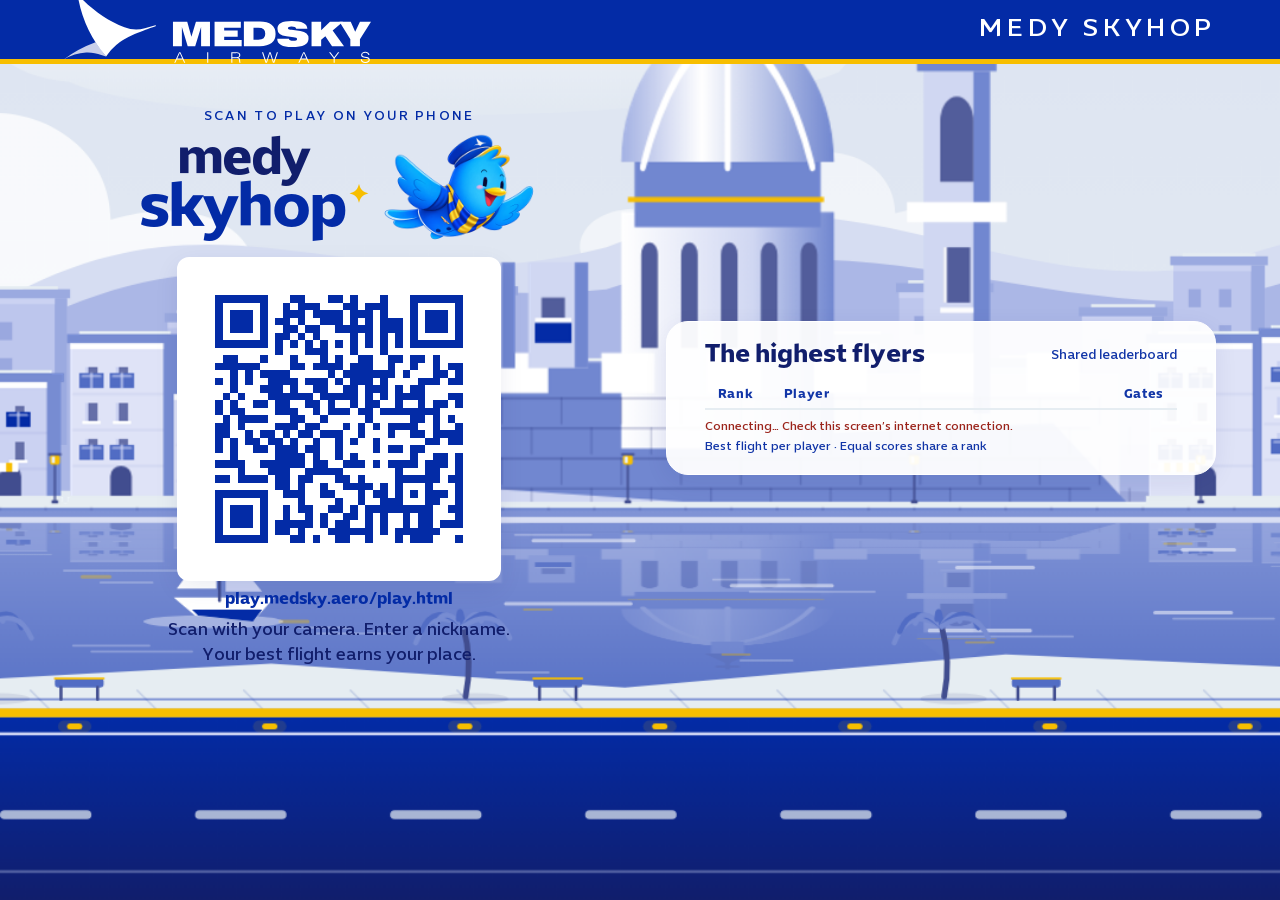
==== commit f8c47265: "Make QR and live leaderboard the homepage; preserve phone game routing" ====
--- a/index.html
+++ b/index.html
@@ -1,137 +1,5 @@
-<!doctype html>
-<html lang="en">
-<head>
-  <meta charset="utf-8">
-  <meta name="viewport" content="width=device-width, initial-scale=1, viewport-fit=cover">
-  <meta name="theme-color" content="#032BA6">
-  <meta name="description" content="A little tap. A big adventure. Take Medy through the Medsky skies in this one-tap flying game.">
-  <meta name="apple-mobile-web-app-capable" content="yes">
-  <meta name="apple-mobile-web-app-title" content="Medy Skyhop">
-  <meta name="apple-mobile-web-app-status-bar-style" content="black-translucent">
-  <title>Medy Skyhop — A Medsky adventure</title>
-  <link rel="icon" href="./assets/app-icon.png">
-  <link rel="apple-touch-icon" sizes="180x180" href="./assets/apple-touch-icon.png">
-  <link rel="manifest" href="./manifest.webmanifest">
-  <link rel="preload" href="./assets/ExpoArabic-Bold.otf" as="font" type="font/otf" crossorigin>
-  <link rel="stylesheet" href="./styles.css">
-  <link rel="stylesheet" href="./destinations.css">
-  <link rel="stylesheet" href="./install.css">
-  <link rel="stylesheet" href="./leaderboard.css">
-  <link rel="stylesheet" href="./portrait.css">
-</head>
-<body>
-  <svg class="symbols" aria-hidden="true" xmlns="http://www.w3.org/2000/svg"><defs>
-    <symbol id="i-plane" viewBox="0 0 24 24"><path d="m22 2-7 20-4-9-9-4 20-7ZM11 13l5-5"/></symbol>
-    <symbol id="i-arrow" viewBox="0 0 24 24"><path d="M4 12h16m-7-7 7 7-7 7"/></symbol>
-    <symbol id="i-sound" viewBox="0 0 24 24"><path d="m11 4-6 5H2v6h3l6 5V4Zm4 4a6 6 0 0 1 0 8m3-11a10 10 0 0 1 0 14"/></symbol>
-    <symbol id="i-muted" viewBox="0 0 24 24"><path d="m11 4-6 5H2v6h3l6 5V4Zm5 5 6 6m0-6-6 6"/></symbol>
-    <symbol id="i-pause" viewBox="0 0 24 24"><path d="M8 5v14M16 5v14"/></symbol>
-    <symbol id="i-trophy" viewBox="0 0 24 24"><path d="M7 3h10v6a5 5 0 0 1-10 0V3Zm0 2H3v3a4 4 0 0 0 5 4m9-7h4v3a4 4 0 0 1-5 4M12 14v6m-4 1h8"/></symbol>
-    <symbol id="i-coin" viewBox="0 0 24 24"><circle cx="12" cy="12" r="9"/><path d="m12 7 1.5 3.5L17 12l-3.5 1.5L12 17l-1.5-3.5L7 12l3.5-1.5L12 7Z"/></symbol>
-    <symbol id="i-tap" viewBox="0 0 24 24"><path d="M9 11V5a2 2 0 0 1 4 0v7l2-3 6 3-2 9H9l-6-7 2-2 4 3m-4-9a6 6 0 0 1 12-1"/></symbol>
-    <symbol id="i-close" viewBox="0 0 24 24"><path d="m6 6 12 12M18 6 6 18"/></symbol>
-    <symbol id="i-share" viewBox="0 0 24 24"><path d="M12 16V2m-5 5 5-5 5 5M5 11H3v11h18V11h-2"/></symbol>
-    <symbol id="i-home" viewBox="0 0 24 24"><path d="m3 10 9-7 9 7v11h-6v-7H9v7H3V10Z"/></symbol>
-  </defs></svg>
-  <header class="site-header">
-    <a class="brand" href="./" aria-label="Medy Skyhop home"><img src="./assets/medsky-airways-logo-white.svg" alt="Medsky Airways" width="164" height="36"></a>
-    <span class="header-caption">SMALL TAPS. BIG ADVENTURES.</span>
-    <nav class="header-actions" aria-label="Game options">
-      <button id="install-button" class="text-button install-button" aria-haspopup="dialog">Install app</button>
-      <button id="help-button" class="text-button">How to play <span class="help-mark">?</span></button>
-      <button id="sound-button" class="icon-button" aria-label="Mute sound" aria-pressed="true"><svg><use href="#i-sound"/></svg></button>
-    </nav>
-  </header>
-  <main class="flight-deck">
-    <aside class="intro-panel">
-      <div class="eyebrow"><span class="little-line"></span> YOUR NEXT LITTLE ADVENTURE</div>
-      <h1>A little tap.<br>A whole<br><span>lot of sky.</span></h1>
-      <p>Seven cities. Your favorite co-pilot.<br>Find your rhythm, clear the gates,<br>and explore the skies with Medy.</p>
-      <div class="flight-path" aria-hidden="true"><svg viewBox="0 0 240 110"><path d="M7 91C76 113 25 7 102 19s-9 88 59 53c24-12 31-36 57-43"/><path class="path-plane" d="m230 19-6 22-6-9-10-4 22-9Z"/></svg></div>
-      <div class="controls-note"><svg><use href="#i-tap"/></svg><span>Tap to fly.<br><small>Or press <kbd>space</kbd> on desktop.</small></span></div>
-      <div class="edition"><span>01</span> THE MEDSKY ARCADE</div>
-    </aside>
-
-    <section class="game-column" aria-label="Medy Skyhop game">
-      <div class="frame-label"><span><i></i> NOW BOARDING</span><span>MEDY SKYHOP</span></div>
-      <div id="game-stage" class="game-stage" tabindex="0" aria-label="Flight area. Tap, Space or Arrow Up to flap. P to pause.">
-        <canvas id="game-canvas" aria-label="Medy flies through blue and gold airport gates"></canvas>
-        <div id="hud" class="hud" hidden>
-          <div class="hud-score"><small>GATES</small><strong id="score">0</strong><small id="speed-multiplier" class="speed-label">SPEED ×1</small></div>
-          <span class="hud-coins"><svg><use href="#i-coin"/></svg><b id="coins">0</b></span>
-          <button id="pause-button" class="icon-button" aria-label="Pause flight"><svg><use href="#i-pause"/></svg></button>
-        </div>
-        <div id="destination-hud" class="destination-hud" hidden>
-          <div><span class="destination-caption">NOW FLYING OVER</span><strong id="destination-name">Malta</strong></div>
-        </div>
-        <div id="ready-screen" class="ready-screen">
-          <div class="game-title"><span class="pill">A MEDSKY ADVENTURE</span><h2>medy<span>skyhop<span class="title-star">✦</span></span></h2><p>Your wings. Your high score.</p></div>
-          <span id="ready-best" class="ready-best">BEST FLIGHT 00</span>
-          <div class="ready-actions">
-            <button id="play-button" class="primary-button" disabled><span>Preparing your flight…</span><svg><use href="#i-arrow"/></svg></button>
-            <p class="tap-hint">Five gates. A new city. Keep exploring.</p>
-            <button id="leaderboard-button" class="text-button open-leaderboard">Leaderboard</button>
-          </div>
-        </div>
-        <div id="pause-screen" class="scrim" hidden>
-          <div class="pause-card"><span class="eyebrow">TAKE A BREATHER</span><h2>Holding altitude.</h2><p>Medy will be right here.</p><button id="resume-button" class="primary-button">Keep flying <svg><use href="#i-arrow"/></svg></button><button class="text-button home-button">Back to boarding</button></div>
-        </div>
-        <div id="over-screen" class="scrim" hidden>
-          <div class="boarding-pass"><div class="pass-header"><span>FLIGHT COMPLETE</span><svg><use href="#i-plane"/></svg></div><div class="pass-content"><span id="result-tag" class="result-tag">A LITTLE PRACTICE, A LOT OF SKY</span><h2 id="result-title">One more flight?</h2><p id="result-message">Every great pilot starts with a first flap.</p><div class="result-scores"><div><strong id="result-score">0</strong><span>GATES CLEARED</span></div><div><strong id="result-best">0</strong><span>PERSONAL BEST</span></div></div><div class="coin-receipt"><svg><use href="#i-coin"/></svg><span><b id="result-coins">0</b> sky coins collected</span></div><p id="result-destination" class="result-destination">Flying over Malta</p></div><div class="pass-tear"></div><div class="pass-actions"><button id="retry-button" class="primary-button">Fly again <svg><use href="#i-arrow"/></svg></button><div class="result-secondary"><button id="share-button" class="text-button"><svg><use href="#i-share"/></svg> Share score</button><button class="text-button home-button"><svg><use href="#i-home"/></svg> Home</button></div><p id="share-status" class="share-status" role="status"></p></div></div>
-        </div>
-        <div id="loading-error" class="scrim" hidden><div class="pause-card"><h2>Flight delayed.</h2><p>The game couldn’t finish loading. Please refresh to try again.</p><button id="reload-button" class="primary-button">Try again</button></div></div>
-        <span class="runway-caption" aria-hidden="true">THE SKY IS YOUR PLAYGROUND</span>
-        <span id="player-badge" class="player-badge" hidden></span>
-      </div>
-      <div class="under-frame"><span>MADE FOR A LITTLE ESCAPE</span><span>✦ &nbsp; FLY WITH MEDY</span></div>
-    </section>
-
-    <aside class="record-panel">
-      <div class="record-heading"><span>YOUR FLIGHT LOG</span><svg><use href="#i-plane"/></svg></div>
-      <div class="best-record"><svg><use href="#i-trophy"/></svg><span>Personal best</span><strong id="personal-best">00</strong></div>
-      <div class="record-row"><span>Flights taken</span><b id="total-flights">0</b></div>
-      <div class="record-row"><span>Sky coins</span><b id="total-coins">0</b></div>
-      <div class="rank"><span class="rank-symbol">✦</span><div><small>YOUR PILOT STATUS</small><b id="pilot-rank">Ready for takeoff</b></div></div>
-      <p class="saved-note">Saved on this device. Your next<br>personal best is one flight away.</p>
-      <div class="route-card"><span class="eyebrow">YOUR MEDSKY JOURNEY</span><ol id="city-list" class="city-list" aria-label="Game destinations"></ol><p>Clear five gates to discover a new skyline.<br>Start in Malta. See how far you can fly.</p></div>
-      <span class="just-play">Play here. Or take Medy to your home screen.</span>
-    </aside>
-  </main>
-  <footer class="site-footer"><span>MEDSKY AIRWAYS <i>×</i> A SKY FULL OF POSSIBILITIES</span><span>Made for the joy of flying.</span></footer>
-  <dialog id="help-dialog"><button id="close-help" class="icon-button dialog-close" aria-label="Close instructions"><svg><use href="#i-close"/></svg></button><span class="eyebrow">WELCOME ABOARD</span><h2>A tap is all it takes.</h2><p>Tap anywhere in the flight area to give Medy a lift. Keep a steady rhythm to fly through the openings in the blue gates.</p><ul><li><b>Clear a gate</b> to earn one point.</li><li><b>Collect gold coins</b> for your flight log. These are game coins with no cash or loyalty value.</li><li><b>Explore seven destinations:</b> Malta, Rome, Milan, Athens, Madrid, Düsseldorf, and Paris. Start in Malta; every five gates takes you to the next city.</li><li><b>Find your rhythm:</b> fly through tighter openings that narrow as you progress. Speed increases at ten and twenty gates, then stays capped at the twenty-gate pace. Anticipate 18 patterns, including stair climbs, double waves, switchbacks, pulses, and high or low shelves. One collision ends the flight.</li><li><b>On desktop:</b> Space or ↑ to flap. P or Escape to pause.</li></ul><div class="install-note"><b>Keep Medy on your home screen</b><p>On iPhone, use Safari’s Share menu → Add to Home Screen. On Android, open your browser menu → Add to Home screen.</p></div><button id="got-it-button" class="primary-button">Ready for takeoff <svg><use href="#i-arrow"/></svg></button></dialog>
-  <div id="announcer" class="sr-only" aria-live="polite"></div>
-  <dialog id="install-dialog" aria-labelledby="install-title">
-    <button id="close-install" class="icon-button dialog-close" aria-label="Close app installation"><svg><use href="#i-close"/></svg></button>
-    <div class="install-heading"><img src="./assets/icon-192.png" alt="" width="64" height="64"><div><span class="eyebrow">READY WHEN YOU ARE</span><h2 id="install-title">Take Medy with you.</h2></div></div>
-    <p>Add Medy Skyhop to your home screen and launch it like an app. Share the same game link with your friends.</p>
-    <button id="native-install-button" class="primary-button" hidden>Install on this device</button>
-    <p id="install-status" class="install-status" role="status"></p>
-    <div class="install-method"><h3>iPhone / iPad</h3><ol><li>Open this link in <b>Safari</b>.</li><li>Open the <b>Share</b> menu and choose <b>Add to Home Screen</b>.</li><li>Leave <b>Open as Web App</b> on if shown, then tap <b>Add</b>.</li></ol></div>
-    <div class="install-method"><h3>Android</h3><p>Open this link in <b>Chrome</b>. Tap <b>Install on this device</b> above when available, or use Chrome’s menu → <b>Add to home screen</b> → <b>Install</b>.</p></div>
-    <p class="install-browser-note">Opened from WhatsApp or another app? Use its menu to open the link in Safari or Chrome first.</p>
-    <p id="offline-status" class="offline-status">Saving game files. Keep an internet connection to play and share your scores.</p>
-    <button id="done-install" class="text-button install-done">Back to the game <svg><use href="#i-arrow"/></svg></button>
-  </dialog>
-  <dialog id="player-dialog" class="ranking-dialog" aria-labelledby="player-title">
-    <form id="player-form">
-      <span class="eyebrow">YOUR NEXT FLIGHT</span>
-      <h2 id="player-title">What’s your name?</h2>
-      <label for="player-name">Your name or nickname</label>
-      <input id="player-name" name="player" placeholder="Type your name" maxlength="24" required autocomplete="off" dir="auto">
-      <p>Your nickname and score appear on the shared leaderboard. Play again on this browser to keep your player identity.</p>
-      <p id="player-error" class="ranking-error" role="status"></p>
-      <button class="primary-button" type="submit">Let’s fly <svg><use href="#i-arrow"/></svg></button>
-      <button id="cancel-player" class="text-button cancel-player" type="button">Back</button>
-    </form>
-  </dialog>
-  <dialog id="leaderboard-dialog" class="ranking-dialog" aria-labelledby="leaderboard-title">
-    <button id="close-leaderboard" class="icon-button dialog-close" aria-label="Close leaderboard"><svg><use href="#i-close"/></svg></button>
-    <span class="eyebrow">THE HIGHEST FLYERS</span>
-    <h2 id="leaderboard-title">Leaderboard</h2>
-    <div class="leaderboard-table"><table><thead><tr><th scope="col">Rank</th><th scope="col">Player</th><th scope="col">Gates</th></tr></thead><tbody id="leaderboard-rows"></tbody></table><p id="leaderboard-empty">Be the first name on the board.</p></div>
-    <p id="leaderboard-status" role="status"></p>
-    <button id="leaderboard-done" class="primary-button">Back to the game</button>
-  </dialog>
-  <script type="module" src="./app.js"></script>
-</body>
-</html>
+<!doctype html><html lang="en"><head><meta charset="utf-8"><meta name="viewport" content="width=device-width,initial-scale=1"><meta name="theme-color" content="#032BA6"><title>Medy Skyhop — Live leaderboard</title><link rel="icon" href="./assets/app-icon.png"><link rel="stylesheet" href="./leaderboard-screen.css?v=daytime-1"></head><body>
+<header><img src="./assets/medsky-airways-logo-white.svg" alt="Medsky Airways"><span>MEDY SKYHOP</span></header>
+<main><section class="join"><p class="eyebrow">SCAN TO PLAY ON YOUR PHONE</p><div class="game-heading"><h1>medy<span>skyhop<i aria-hidden="true">✦</i></span></h1><img class="medy" src="./assets/medy-flying-right.png" alt="Medy flying" width="260" height="260"></div><a href="./play.html" aria-label="Play Medy Skyhop"><img class="qr" src="./assets/play-qr.svg" width="400" height="400" alt="Scan this QR code to play Medy Skyhop on your phone"></a><p class="address">play.medsky.aero/play.html</p><p class="instruction">Scan with your camera. Enter a nickname.<br>Your best flight earns your place.</p></section>
+<section class="scores" aria-labelledby="board-title"><div class="board-heading"><h2 id="board-title">The highest flyers</h2><span id="player-count">Shared leaderboard</span></div><table><thead><tr><th>Rank</th><th>Player</th><th>Gates</th></tr></thead><tbody id="screen-rows"></tbody></table><p id="screen-empty" hidden>Be the first name on the board.</p><p id="screen-status" role="status">Connecting to the leaderboard…</p><p class="tie-note">Best flight per player · Equal scores share a rank</p></section></main>
+<script type="module" src="./leaderboard-screen.js"></script></body></html>
--- a/leaderboard-screen.css
+++ b/leaderboard-screen.css
@@ -0,0 +1,50 @@
+@font-face{font-family:Expo;src:url('./assets/ExpoArabic-Medium.ttf');font-display:swap}
+@font-face{font-family:Expo;src:url('./assets/ExpoArabic-Bold.otf');font-weight:700;font-display:swap}
+*{box-sizing:border-box}
+body{margin:0;background:#dce2f1 url('./assets/leaderboard-daytime.png') center bottom/cover no-repeat fixed;color:#111E6C;font-family:Expo,Arial,sans-serif;min-height:100vh}
+header{height:6vh;min-height:64px;max-height:120px;background:#032BA6;border-bottom:5px solid #F7BE00;padding:1.5vh 5vw;display:flex;align-items:center;justify-content:space-between;color:#fff}
+header img{width:24vw;max-width:340px}
+header span{font-size:2vw;letter-spacing:.18em}
+main{padding:2vh 6vw;max-width:1800px;margin:auto}
+.join{text-align:center}
+.eyebrow{font-size:2vw;letter-spacing:.18em;margin:0 0 1vh;color:#032BA6}
+.game-heading{display:flex;align-items:center;justify-content:center;gap:3vw;margin:0 0 1.5vh}
+h1{font-size:7.5vw;line-height:.9;margin:0;font-weight:700;letter-spacing:-.045em;text-align:center}
+h1 span{display:block;font-size:9vw;color:#032BA6}
+h1 i{display:inline-block;color:#F7BE00;font-size:.4em;font-style:normal;vertical-align:top;margin:.08em -.8em 0 .12em}
+.medy{width:22vw;max-width:260px;height:auto;object-fit:contain}
+.qr{display:block;width:22vh;max-width:68vw;height:auto;margin:auto;background:#fff;border-radius:12px;border:8px solid #fff;box-shadow:0 8px 24px #111e6c14}
+.address{font-size:2.3vw;font-weight:700;color:#032BA6;margin:1vh 0}
+.instruction{font-size:2.2vw;line-height:1.5;margin:.5vh 0 2vh}
+.scores{background:#fffffff2;border:1px solid #fff;border-radius:22px;padding:2vh 3vw;box-shadow:0 7px 24px #111E6C12}
+.board-heading{display:flex;align-items:center;justify-content:space-between;gap:10px;margin:0 0 1vh}
+h2{font-size:3vw;margin:0}
+.board-heading span{font-size:1.6vw;color:#1135A7}
+table{width:100%;border-collapse:collapse;text-align:left;table-layout:fixed}
+th{font-size:1.8vw;letter-spacing:.05em;color:#1135A7;padding:.7vh 1vw;border-bottom:2px solid #E6EDF2}
+th:first-child{width:14%}th:last-child{width:18%}
+td{font-size:2.6vw;padding:.6vh 1vw;border-bottom:1px solid #E6EDF2;overflow-wrap:anywhere}
+td:first-child{font-weight:700}
+td:last-child,th:last-child{text-align:right;font-weight:700}
+td small{font-size:1.4vw;display:inline-block;margin-left:1vw;color:#1135A7}
+.first{background:#FFF3C9}.first td:first-child{color:#032BA6}
+#screen-status,.tie-note{font-size:1.65vw;line-height:1.5;margin:1vh 0 0;color:#1135A7}
+.error{color:#9b241b!important}
+#screen-empty{text-align:center;font-size:2.6vw;padding:2vh}
+.tie-note{margin-top:.3vh}
+[hidden]{display:none!important}
+@media(min-aspect-ratio:1/1){
+  main{display:grid;grid-template-columns:1fr 1fr;gap:4vw;align-items:center;padding:5vh 5vw}
+  .eyebrow{font-size:1vw}.game-heading{gap:2vw}h1{font-size:4vw}h1 span{font-size:4.8vw}.medy{width:13vw;max-width:180px}
+  .qr{width:36vh;max-width:28vw}.address,.instruction{font-size:1.3vw}
+  h2{font-size:2vw}td{font-size:1.4vw}th,.board-heading span{font-size:1vw}td small{font-size:.85vw}
+  #screen-status,.tie-note{font-size:.9vw}
+}
+@media(max-width:640px){
+  header span{font-size:11px}header img{width:145px}main{padding:22px 18px}
+  .eyebrow{font-size:11px}h1{font-size:42px}h1 span{font-size:50px}.medy{width:115px}.game-heading{gap:24px;margin-bottom:16px}
+  .address{font-size:15px}.instruction{font-size:14px}.qr{width:220px}
+  .scores{padding:20px 14px}h2{font-size:21px}.board-heading span{font-size:11px}
+  th{font-size:11px}td{font-size:16px;padding:10px 5px}td small{font-size:10px}
+  #screen-status,.tie-note{font-size:11px}#screen-empty{font-size:15px}
+}
